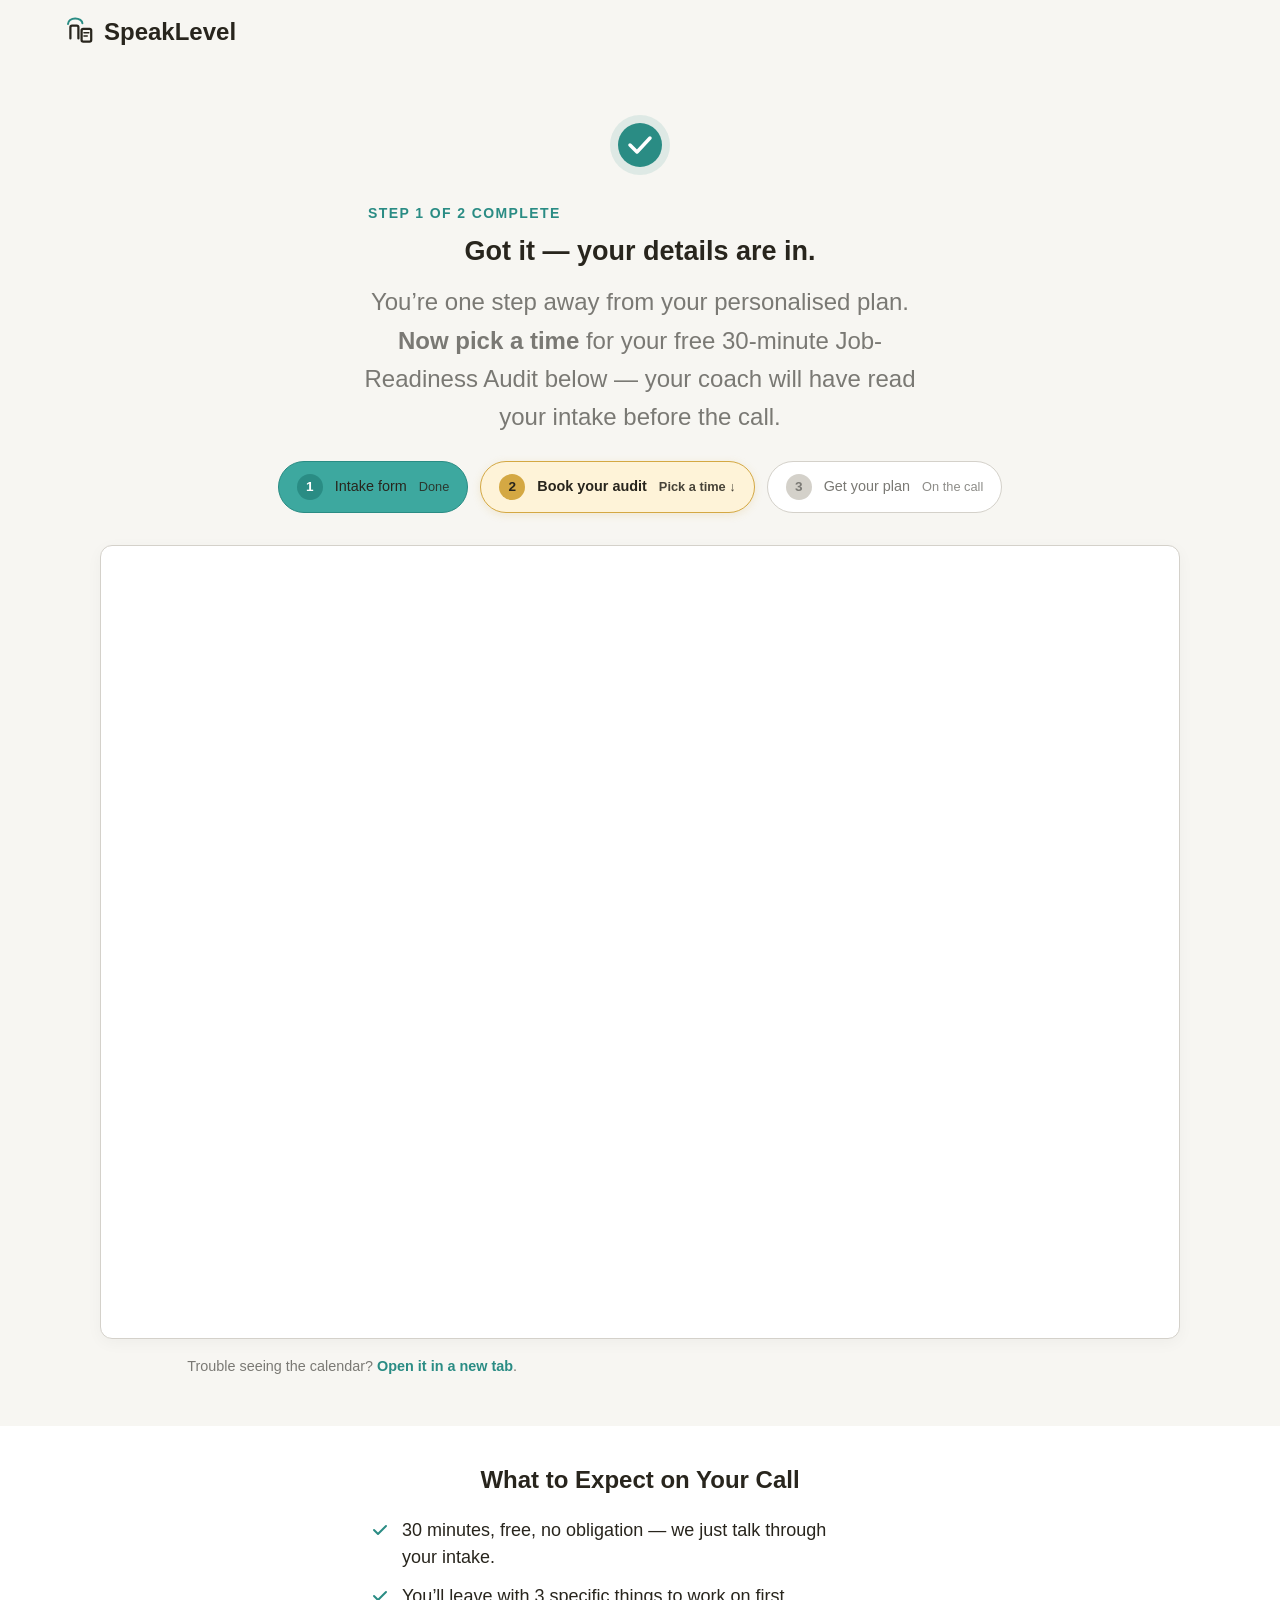
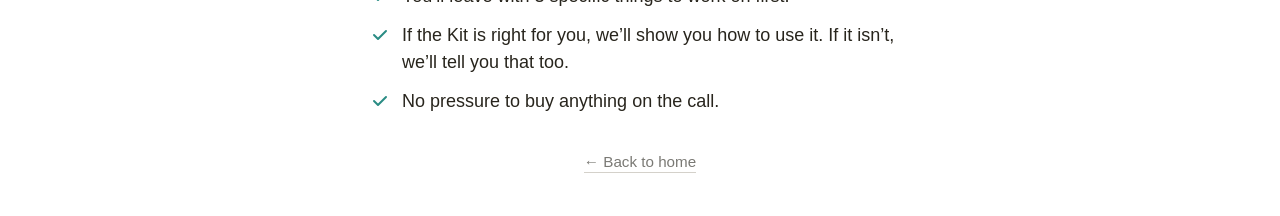
==== intake-thanks.html @ ccb88ad9 "Baseline: current live speaklevel.com.au files (28 Apr 2026) Copied unchanged from cPanel public_htm" ====
<!DOCTYPE html>
<html lang="en">
<head>
  <meta charset="UTF-8">
  <meta name="viewport" content="width=device-width, initial-scale=1.0">
  <title>Thanks — Now Book Your Free Job-Readiness Audit | SpeakLevel</title>
  <meta name="description" content="Your intake is in. Book your free 30-minute Job-Readiness Audit and walk away with a personalised plan.">
  <link rel="stylesheet" href="https://api.fontshare.com/v2/css?f[]=cabinet-grotesk@500,700,800&f[]=satoshi@400,500,700&display=swap">
  <link rel="stylesheet" href="./style.css">
</head>
<body>

  <nav class="site-nav" aria-label="Main navigation">
    <div class="nav-inner">
      <a href="./index.html" class="nav-logo" aria-label="SpeakLevel home">
        <svg width="32" height="32" viewBox="0 0 40 40" fill="none" aria-hidden="true">
          <path d="M8 28V14a2 2 0 012-2h6a2 2 0 012 2v14" stroke="currentColor" stroke-width="2.8" stroke-linecap="round" stroke-linejoin="round" fill="none"/>
          <path d="M5 10C5 6 9 3 14 3s9 3 9 6" stroke="var(--color-primary)" stroke-width="2.5" stroke-linecap="round" fill="none"/>
          <rect x="22" y="16" width="12" height="16" rx="2" stroke="currentColor" stroke-width="2.8" fill="none"/>
          <line x1="25" y1="21" x2="31" y2="21" stroke="currentColor" stroke-width="2" stroke-linecap="round"/>
          <line x1="25" y1="25" x2="29" y2="25" stroke="currentColor" stroke-width="2" stroke-linecap="round"/>
        </svg>
        <span>SpeakLevel</span>
      </a>
    </div>
  </nav>

  <main>

    <!-- Confirmation banner -->
    <section class="thanks-hero section-padding" style="padding-bottom: var(--space-8)">
      <div class="container container--narrow" style="text-align:center">
        <div class="thanks-check" aria-hidden="true">
          <svg width="64" height="64" viewBox="0 0 64 64" fill="none">
            <circle cx="32" cy="32" r="30" fill="var(--color-primary)" opacity="0.12"/>
            <circle cx="32" cy="32" r="22" fill="var(--color-primary)"/>
            <path d="M22 32l7 7 13-14" stroke="#ffffff" stroke-width="3.5" stroke-linecap="round" stroke-linejoin="round" fill="none"/>
          </svg>
        </div>
        <p class="eyebrow" style="margin-top: var(--space-4)">Step 1 of 2 Complete</p>
        <h1 style="margin: var(--space-3) 0 var(--space-4)">Got it &mdash; your details are in.</h1>
        <p style="font-size: var(--text-lg); max-width: 580px; margin: 0 auto var(--space-6); color: var(--color-text-muted)">
          You&rsquo;re one step away from your personalised plan. <strong>Now pick a time</strong> for your free 30-minute Job-Readiness Audit below &mdash; your coach will have read your intake before the call.
        </p>

        <div class="thanks-steps" role="list">
          <div class="thanks-step thanks-step--done" role="listitem">
            <span class="thanks-step-num">1</span>
            <span class="thanks-step-label">Intake form</span>
            <span class="thanks-step-status">Done</span>
          </div>
          <div class="thanks-step thanks-step--active" role="listitem">
            <span class="thanks-step-num">2</span>
            <span class="thanks-step-label">Book your audit</span>
            <span class="thanks-step-status">Pick a time &darr;</span>
          </div>
          <div class="thanks-step" role="listitem">
            <span class="thanks-step-num">3</span>
            <span class="thanks-step-label">Get your plan</span>
            <span class="thanks-step-status">On the call</span>
          </div>
        </div>
      </div>
    </section>

    <!-- Calendly embed -->
    <section class="thanks-calendly" style="padding: 0 var(--space-4) var(--space-12)">
      <div class="container">
        <div class="calendly-wrap">
          <!-- Calendly inline widget -->
          <div class="calendly-inline-widget"
               data-url="https://calendly.com/hello-speaklevel/job-readiness-audit?hide_gdpr_banner=1&primary_color=01696f"
               style="min-width:320px;height:760px;"></div>
          <script type="text/javascript" src="https://assets.calendly.com/assets/external/widget.js" async></script>

          <!-- Listen for the Calendly "event_scheduled" message and redirect home with a celebratory flag -->
          <script>
            (function () {
              function isCalendlyEvent(e) {
                return e && e.data && typeof e.data === 'object' &&
                       e.data.event && e.data.event.indexOf('calendly.') === 0;
              }
              window.addEventListener('message', function (e) {
                if (!isCalendlyEvent(e)) return;
                if (e.data.event === 'calendly.event_scheduled') {
                  // Send the user home with a flag so we can show a "You're booked" banner
                  setTimeout(function () {
                    window.location.href = './index.html?booked=1';
                  }, 1200);
                }
              });
            })();
          </script>

          <!-- Fallback for users with JS off / blockers -->
          <noscript>
            <p style="text-align:center; padding: var(--space-6); background: var(--color-surface); border-radius: var(--radius-lg); border: 1px solid var(--color-border)">
              Calendar didn&rsquo;t load? <a href="https://calendly.com/hello-speaklevel/job-readiness-audit" target="_blank" rel="noopener">Book your audit on Calendly</a>.
            </p>
          </noscript>
        </div>

        <p class="thanks-fallback">
          Trouble seeing the calendar? <a href="https://calendly.com/hello-speaklevel/job-readiness-audit" target="_blank" rel="noopener noreferrer">Open it in a new tab</a>.
        </p>
      </div>
    </section>

    <!-- What to expect -->
    <section class="thanks-expect section-padding" style="background: var(--color-surface); padding-top: var(--space-10); padding-bottom: var(--space-10)">
      <div class="container container--narrow">
        <h2 style="text-align:center; margin-bottom: var(--space-6); font-size: 1.5rem">What to Expect on Your Call</h2>
        <ul class="check-list" role="list" style="max-width: 540px; margin: 0 auto">
          <li>30 minutes, free, no obligation &mdash; we just talk through your intake.</li>
          <li>You&rsquo;ll leave with 3 specific things to work on first.</li>
          <li>If the Kit is right for you, we&rsquo;ll show you how to use it. If it isn&rsquo;t, we&rsquo;ll tell you that too.</li>
          <li>No pressure to buy anything on the call.</li>
        </ul>

        <div style="text-align:center; margin-top: var(--space-8)">
          <a href="./index.html" class="thanks-back-link">&larr; Back to home</a>
        </div>
      </div>
    </section>

  </main>

  <script src="./app.js" defer></script>
</body>
</html>
---- style.css ----
/* =============================================
   SPEAKLEVEL — style.css
   ============================================= */

/* ----- 1. DESIGN TOKENS ----- */
:root {
  /* Type scale */
  --text-xs: clamp(0.75rem, 0.7rem + 0.25vw, 0.875rem);
  --text-sm: clamp(0.875rem, 0.8rem + 0.35vw, 1rem);
  --text-base: clamp(1rem, 0.95rem + 0.25vw, 1.125rem);
  --text-lg: clamp(1.125rem, 1rem + 0.75vw, 1.5rem);
  --text-xl: clamp(1.5rem, 1.2rem + 1.25vw, 2.25rem);
  --text-2xl: clamp(2rem, 1.2rem + 2.5vw, 3.5rem);
  --text-3xl: clamp(2.5rem, 1rem + 4vw, 5rem);

  /* Spacing (4px base) */
  --space-1: 0.25rem;
  --space-2: 0.5rem;
  --space-3: 0.75rem;
  --space-4: 1rem;
  --space-5: 1.25rem;
  --space-6: 1.5rem;
  --space-8: 2rem;
  --space-10: 2.5rem;
  --space-12: 3rem;
  --space-16: 4rem;
  --space-20: 5rem;
  --space-24: 6rem;
  --space-32: 8rem;

  /* Fonts */
  --font-display: 'Cabinet Grotesk', 'Inter', sans-serif;
  --font-body: 'Satoshi', 'Inter', sans-serif;

  /* Radius */
  --radius-sm: 0.375rem;
  --radius-md: 0.5rem;
  --radius-lg: 0.75rem;
  --radius-xl: 1rem;
  --radius-full: 9999px;

  /* Transitions */
  --transition-interactive: 180ms cubic-bezier(0.16, 1, 0.3, 1);
  --transition-smooth: 350ms cubic-bezier(0.16, 1, 0.3, 1);

  /* Content widths */
  --content-narrow: 640px;
  --content-default: 960px;
  --content-wide: 1200px;
}

/* ----- LIGHT MODE TOKENS ----- */
:root,
[data-theme="light"] {
  --color-bg: #F7F6F2;
  --color-surface: #FFFFFF;
  --color-surface-alt: #F7F6F2;
  --color-teal-wash: #E6F2F0;
  --color-teal-wash-deep: #CCDEDA;
  --color-text: #28251D;
  --color-text-muted: #7A7974;
  --color-text-inverse: #FFFFFF;
  --color-primary: #2A8C84;
  --color-primary-light: #3DA89F;
  --color-primary-hover: #237a73;
  --color-amber: #D4A843;
  --color-amber-hover: #bf962f;
  --color-amber-light: #FEF3D8;
  --color-border: #D4D1CA;
  --color-footer-bg: #28251D;
  --color-footer-text: #E8E7E4;
  --color-footer-muted: #9A9891;

  --shadow-sm: 0 1px 3px rgba(40, 37, 29, 0.06);
  --shadow-md: 0 4px 12px rgba(40, 37, 29, 0.08);
  --shadow-lg: 0 12px 32px rgba(40, 37, 29, 0.12);
  --shadow-card: 0 2px 8px rgba(40, 37, 29, 0.06);
  --shadow-card-hover: 0 8px 24px rgba(40, 37, 29, 0.1);
}

/* ----- 2. DARK MODE TOKEN OVERRIDES ----- */
[data-theme="dark"] {
  --color-bg: #171614;
  --color-surface: #1C1B19;
  --color-surface-alt: #1C1B19;
  --color-teal-wash: #1a2625;
  --color-teal-wash-deep: #1e2d2b;
  --color-text: #CDCCCA;
  --color-text-muted: #797876;
  --color-text-inverse: #171614;
  --color-primary: #4FA8A3;
  --color-primary-light: #5fbdb7;
  --color-primary-hover: #3d9690;
  --color-amber: #E8AF34;
  --color-amber-hover: #d49e26;
  --color-amber-light: #2d2618;
  --color-border: #393836;
  --color-footer-bg: #111110;
  --color-footer-text: #CDCCCA;
  --color-footer-muted: #5a5957;

  --shadow-sm: 0 1px 3px rgba(0, 0, 0, 0.2);
  --shadow-md: 0 4px 12px rgba(0, 0, 0, 0.3);
  --shadow-lg: 0 12px 32px rgba(0, 0, 0, 0.4);
  --shadow-card: 0 2px 8px rgba(0, 0, 0, 0.2);
  --shadow-card-hover: 0 8px 24px rgba(0, 0, 0, 0.35);
}

/* ----- 3. SYSTEM PREFERENCE FALLBACK ----- */
@media (prefers-color-scheme: dark) {
  :root:not([data-theme]) {
    --color-bg: #171614;
    --color-surface: #1C1B19;
    --color-surface-alt: #1C1B19;
    --color-teal-wash: #1a2625;
    --color-teal-wash-deep: #1e2d2b;
    --color-text: #CDCCCA;
    --color-text-muted: #797876;
    --color-text-inverse: #171614;
    --color-primary: #4FA8A3;
    --color-primary-light: #5fbdb7;
    --color-primary-hover: #3d9690;
    --color-amber: #E8AF34;
    --color-amber-hover: #d49e26;
    --color-amber-light: #2d2618;
    --color-border: #393836;
    --color-footer-bg: #111110;
    --color-footer-text: #CDCCCA;
    --color-footer-muted: #5a5957;

    --shadow-sm: 0 1px 3px rgba(0, 0, 0, 0.2);
    --shadow-md: 0 4px 12px rgba(0, 0, 0, 0.3);
    --shadow-lg: 0 12px 32px rgba(0, 0, 0, 0.4);
    --shadow-card: 0 2px 8px rgba(0, 0, 0, 0.2);
    --shadow-card-hover: 0 8px 24px rgba(0, 0, 0, 0.35);
  }
}

/* ----- 4. BASE RESET ----- */
*, *::before, *::after {
  box-sizing: border-box;
  margin: 0;
  padding: 0;
}

html {
  -moz-text-size-adjust: none;
  -webkit-text-size-adjust: none;
  text-size-adjust: none;
  -webkit-font-smoothing: antialiased;
  -moz-osx-font-smoothing: grayscale;
  text-rendering: optimizeLegibility;
  scroll-behavior: smooth;
  hanging-punctuation: first last;
  scroll-padding-top: 5rem;
}

body {
  min-height: 100dvh;
  line-height: 1.6;
  font-family: var(--font-body);
  font-size: var(--text-base);
  color: var(--color-text);
  background-color: var(--color-bg);
}

img, picture, video, canvas, svg { display: block; max-width: 100%; height: auto; }
ul[role="list"], ol[role="list"] { list-style: none; }
input, button, textarea, select { font: inherit; color: inherit; }

h1, h2, h3, h4, h5, h6 {
  text-wrap: balance;
  line-height: 1.15;
  font-family: var(--font-display);
}

p, li, figcaption {
  text-wrap: pretty;
  max-width: 72ch;
}

::selection {
  background: rgba(42, 140, 132, 0.2);
  color: var(--color-text);
}

:focus-visible {
  outline: 2px solid var(--color-primary);
  outline-offset: 3px;
  border-radius: var(--radius-sm);
}

@media (prefers-reduced-motion: reduce) {
  *, *::before, *::after {
    animation-duration: 0.01ms !important;
    animation-iteration-count: 1 !important;
    transition-duration: 0.01ms !important;
    scroll-behavior: auto !important;
  }
}

button { cursor: pointer; background: none; border: none; }
a { color: var(--color-primary); text-decoration: none; }
a:hover { text-decoration: underline; }

a, button, [role="button"], [role="link"], input, textarea, select {
  transition:
    color var(--transition-interactive),
    background var(--transition-interactive),
    border-color var(--transition-interactive),
    box-shadow var(--transition-interactive),
    transform var(--transition-interactive);
}

.sr-only {
  position: absolute; width: 1px; height: 1px; padding: 0; margin: -1px;
  overflow: hidden; clip: rect(0,0,0,0); white-space: nowrap; border-width: 0;
}

/* ----- 5. TYPOGRAPHY ----- */
.font-display { font-family: var(--font-display); }
.font-body { font-family: var(--font-body); }
.text-xs { font-size: var(--text-xs); }
.text-sm { font-size: var(--text-sm); }
.text-base { font-size: var(--text-base); }
.text-lg { font-size: var(--text-lg); }
.text-xl { font-size: var(--text-xl); }
.text-2xl { font-size: var(--text-2xl); }
.text-3xl { font-size: var(--text-3xl); }
.fw-400 { font-weight: 400; }
.fw-500 { font-weight: 500; }
.fw-700 { font-weight: 700; }
.fw-800 { font-weight: 800; }
.text-muted { color: var(--color-text-muted); }
.text-center { text-align: center; }

/* ----- 6. LAYOUT UTILITIES ----- */
.container {
  width: 100%;
  max-width: var(--content-wide);
  margin-inline: auto;
  padding-inline: var(--space-6);
}

.container--narrow {
  max-width: var(--content-default);
}

.section-padding {
  padding-block: clamp(var(--space-12), 6vw, var(--space-24));
}

.flex { display: flex; }
.flex-col { flex-direction: column; }
.items-center { align-items: center; }
.justify-center { justify-content: center; }
.justify-between { justify-content: space-between; }
.gap-2 { gap: var(--space-2); }
.gap-3 { gap: var(--space-3); }
.gap-4 { gap: var(--space-4); }
.gap-6 { gap: var(--space-6); }
.gap-8 { gap: var(--space-8); }

.grid-2 {
  display: grid;
  grid-template-columns: 1fr 1fr;
  gap: var(--space-8);
}

.grid-3 {
  display: grid;
  grid-template-columns: repeat(3, 1fr);
  gap: var(--space-6);
}

/* ----- 7. COMPONENTS ----- */

/* --- Nav --- */
.site-nav {
  position: sticky;
  top: 0;
  z-index: 100;
  background: var(--color-bg);
  border-bottom: 1px solid transparent;
  transition: border-color 0.3s, background 0.3s, box-shadow 0.3s;
}

.site-nav.scrolled {
  border-bottom-color: var(--color-border);
  box-shadow: var(--shadow-sm);
  background: color-mix(in srgb, var(--color-bg) 92%, transparent);
  backdrop-filter: blur(12px);
  -webkit-backdrop-filter: blur(12px);
}

.nav-inner {
  display: flex;
  align-items: center;
  justify-content: space-between;
  height: 4rem;
  max-width: var(--content-wide);
  margin-inline: auto;
  padding-inline: var(--space-6);
}

.nav-logo {
  display: flex;
  align-items: center;
  gap: var(--space-2);
  text-decoration: none;
  color: var(--color-text);
  font-family: var(--font-display);
  font-weight: 700;
  font-size: var(--text-lg);
}

.nav-logo:hover { text-decoration: none; }

.nav-logo svg { flex-shrink: 0; }

.nav-links {
  display: flex;
  align-items: center;
  gap: var(--space-6);
  list-style: none;
}

.nav-links a {
  font-size: var(--text-sm);
  font-weight: 500;
  color: var(--color-text-muted);
  text-decoration: none;
  transition: color var(--transition-interactive);
}

.nav-links a:hover {
  color: var(--color-text);
  text-decoration: none;
}

.nav-right {
  display: flex;
  align-items: center;
  gap: var(--space-4);
}

.theme-toggle {
  display: flex;
  align-items: center;
  justify-content: center;
  width: 2.25rem;
  height: 2.25rem;
  border-radius: var(--radius-md);
  color: var(--color-text-muted);
  cursor: pointer;
  border: 1px solid var(--color-border);
  background: transparent;
}

.theme-toggle:hover {
  color: var(--color-text);
  border-color: var(--color-text-muted);
}

.hamburger {
  display: none;
  flex-direction: column;
  gap: 5px;
  width: 2.25rem;
  height: 2.25rem;
  align-items: center;
  justify-content: center;
  background: none;
  border: none;
  cursor: pointer;
  padding: 0;
}

.hamburger span {
  display: block;
  width: 20px;
  height: 2px;
  background: var(--color-text);
  border-radius: 2px;
  transition: transform 0.3s, opacity 0.3s;
}

.hamburger.active span:nth-child(1) { transform: translateY(7px) rotate(45deg); }
.hamburger.active span:nth-child(2) { opacity: 0; }
.hamburger.active span:nth-child(3) { transform: translateY(-7px) rotate(-45deg); }

.mobile-menu {
  display: none;
  position: fixed;
  top: 4rem;
  left: 0;
  right: 0;
  bottom: 0;
  background: var(--color-bg);
  z-index: 99;
  padding: var(--space-8) var(--space-6);
  flex-direction: column;
  gap: var(--space-6);
}

.mobile-menu.open { display: flex; }

.mobile-menu a {
  font-family: var(--font-display);
  font-size: var(--text-lg);
  font-weight: 500;
  color: var(--color-text);
  text-decoration: none;
  padding: var(--space-3) 0;
  border-bottom: 1px solid var(--color-border);
}

.mobile-menu a:hover { color: var(--color-primary); text-decoration: none; }

/* --- Buttons --- */
.btn {
  display: inline-flex;
  align-items: center;
  justify-content: center;
  gap: var(--space-2);
  font-family: var(--font-body);
  font-weight: 600;
  font-size: var(--text-sm);
  padding: var(--space-3) var(--space-6);
  border-radius: var(--radius-md);
  text-decoration: none;
  cursor: pointer;
  border: 2px solid transparent;
  line-height: 1.4;
  white-space: nowrap;
  transition: all var(--transition-interactive);
}

.btn:hover { text-decoration: none; transform: translateY(-1px); }

.btn--primary {
  background: var(--color-primary);
  color: #fff;
  border-color: var(--color-primary);
}
.btn--primary:hover {
  background: var(--color-primary-hover);
  border-color: var(--color-primary-hover);
}

.btn--amber {
  background: var(--color-amber);
  color: #28251D;
  border-color: var(--color-amber);
}
.btn--amber:hover {
  background: var(--color-amber-hover);
  border-color: var(--color-amber-hover);
}

.btn--outline {
  background: transparent;
  color: var(--color-primary);
  border-color: var(--color-primary);
}
.btn--outline:hover {
  background: var(--color-primary);
  color: #fff;
}

.btn--lg {
  font-size: var(--text-base);
  padding: var(--space-4) var(--space-8);
  border-radius: var(--radius-lg);
}

.btn--full { width: 100%; }

.btn--nav {
  font-size: var(--text-sm);
  padding: var(--space-2) var(--space-5);
}

/* --- Cards --- */
.card {
  background: var(--color-surface);
  border: 1px solid var(--color-border);
  border-radius: var(--radius-lg);
  padding: var(--space-8);
  box-shadow: var(--shadow-card);
  transition: box-shadow var(--transition-smooth), transform var(--transition-smooth);
}

.card:hover {
  box-shadow: var(--shadow-card-hover);
}

.card--teal-border {
  border-top: 4px solid var(--color-primary);
}

.card--amber-border {
  border-top: 4px solid var(--color-amber);
}

.card--teal-left {
  border-left: 4px solid var(--color-primary);
  border-top: none;
}

.card--featured {
  border: 2px solid var(--color-primary);
  box-shadow: var(--shadow-md);
  transform: scale(1.02);
}

.card--featured:hover {
  transform: scale(1.03);
}

/* --- Chips / Badges --- */
.chip {
  display: inline-flex;
  align-items: center;
  font-family: var(--font-body);
  font-size: var(--text-xs);
  font-weight: 700;
  letter-spacing: 0.05em;
  text-transform: uppercase;
  padding: var(--space-1) var(--space-3);
  border-radius: var(--radius-full);
  line-height: 1.5;
}

.chip--teal {
  background: var(--color-primary);
  color: #fff;
}

.chip--amber {
  background: var(--color-amber);
  color: #fff;
}

.chip--free {
  background: var(--color-teal-wash);
  color: var(--color-primary);
}

.stat-pill {
  display: inline-flex;
  align-items: center;
  font-size: var(--text-sm);
  font-weight: 500;
  padding: var(--space-2) var(--space-4);
  border-radius: var(--radius-full);
  background: var(--color-amber);
  color: #28251D;
  line-height: 1.4;
}

/* Teal-wash variant — no amber, clean teal card style matching image 5 */
.stat-pill--teal {
  background: var(--color-teal-wash);
  color: var(--color-text);
  border-radius: var(--radius-md);
  padding: var(--space-3) var(--space-5);
  font-weight: 500;
  display: block;
  border-left: 3px solid var(--color-primary);
}

/* --- Check lists --- */
.check-list {
  list-style: none;
  display: flex;
  flex-direction: column;
  gap: var(--space-3);
}

.check-list li {
  display: flex;
  align-items: flex-start;
  gap: var(--space-3);
  font-size: var(--text-base);
  line-height: 1.5;
}

.check-list li::before {
  content: '';
  flex-shrink: 0;
  width: 1.25rem;
  height: 1.25rem;
  margin-top: 0.15rem;
  background: var(--color-primary);
  -webkit-mask: url("data:image/svg+xml,%3Csvg xmlns='http://www.w3.org/2000/svg' viewBox='0 0 20 20' fill='currentColor'%3E%3Cpath fill-rule='evenodd' d='M16.707 5.293a1 1 0 010 1.414l-8 8a1 1 0 01-1.414 0l-4-4a1 1 0 011.414-1.414L8 12.586l7.293-7.293a1 1 0 011.414 0z' clip-rule='evenodd'/%3E%3C/svg%3E") center / contain no-repeat;
  mask: url("data:image/svg+xml,%3Csvg xmlns='http://www.w3.org/2000/svg' viewBox='0 0 20 20' fill='currentColor'%3E%3Cpath fill-rule='evenodd' d='M16.707 5.293a1 1 0 010 1.414l-8 8a1 1 0 01-1.414 0l-4-4a1 1 0 011.414-1.414L8 12.586l7.293-7.293a1 1 0 011.414 0z' clip-rule='evenodd'/%3E%3C/svg%3E") center / contain no-repeat;
}

.check-list--amber li::before {
  background: var(--color-amber);
}

.check-list--grey li::before {
  background: var(--color-text-muted);
  -webkit-mask-image: url("data:image/svg+xml,%3Csvg xmlns='http://www.w3.org/2000/svg' viewBox='0 0 20 20' fill='currentColor'%3E%3Cpath fill-rule='evenodd' d='M4.293 4.293a1 1 0 011.414 0L10 8.586l4.293-4.293a1 1 0 111.414 1.414L11.414 10l4.293 4.293a1 1 0 01-1.414 1.414L10 11.414l-4.293 4.293a1 1 0 01-1.414-1.414L8.586 10 4.293 5.707a1 1 0 010-1.414z' clip-rule='evenodd'/%3E%3C/svg%3E");
  mask-image: url("data:image/svg+xml,%3Csvg xmlns='http://www.w3.org/2000/svg' viewBox='0 0 20 20' fill='currentColor'%3E%3Cpath fill-rule='evenodd' d='M4.293 4.293a1 1 0 011.414 0L10 8.586l4.293-4.293a1 1 0 111.414 1.414L11.414 10l4.293 4.293a1 1 0 01-1.414 1.414L10 11.414l-4.293 4.293a1 1 0 01-1.414-1.414L8.586 10 4.293 5.707a1 1 0 010-1.414z' clip-rule='evenodd'/%3E%3C/svg%3E");
}

/* --- Eyebrow --- */
.eyebrow {
  font-family: var(--font-body);
  font-size: var(--text-xs);
  font-weight: 700;
  letter-spacing: 0.1em;
  text-transform: uppercase;
  color: var(--color-primary);
  margin-bottom: var(--space-3);
}

/* --- Section header --- */
.section-header {
  text-align: center;
  max-width: 640px;
  margin-inline: auto;
  margin-bottom: var(--space-12);
}

.section-header h2 {
  font-size: var(--text-xl);
  font-weight: 700;
  margin-bottom: var(--space-3);
}

.section-header p {
  font-size: var(--text-base);
  color: var(--color-text-muted);
  max-width: 60ch;
  margin-inline: auto;
}

/* --- Accordion --- */
.accordion-item {
  border-bottom: 1px solid var(--color-border);
}

.accordion-trigger {
  display: flex;
  align-items: center;
  justify-content: space-between;
  width: 100%;
  padding: var(--space-5) 0;
  font-family: var(--font-body);
  font-size: var(--text-base);
  font-weight: 600;
  color: var(--color-text);
  text-align: left;
  cursor: pointer;
  background: none;
  border: none;
}

.accordion-trigger::after {
  content: '';
  flex-shrink: 0;
  width: 1.25rem;
  height: 1.25rem;
  background: var(--color-text-muted);
  -webkit-mask: url("data:image/svg+xml,%3Csvg xmlns='http://www.w3.org/2000/svg' viewBox='0 0 20 20' fill='currentColor'%3E%3Cpath fill-rule='evenodd' d='M5.293 7.293a1 1 0 011.414 0L10 10.586l3.293-3.293a1 1 0 111.414 1.414l-4 4a1 1 0 01-1.414 0l-4-4a1 1 0 010-1.414z' clip-rule='evenodd'/%3E%3C/svg%3E") center / contain no-repeat;
  mask: url("data:image/svg+xml,%3Csvg xmlns='http://www.w3.org/2000/svg' viewBox='0 0 20 20' fill='currentColor'%3E%3Cpath fill-rule='evenodd' d='M5.293 7.293a1 1 0 011.414 0L10 10.586l3.293-3.293a1 1 0 111.414 1.414l-4 4a1 1 0 01-1.414 0l-4-4a1 1 0 010-1.414z' clip-rule='evenodd'/%3E%3C/svg%3E") center / contain no-repeat;
  transition: transform 0.3s;
}

.accordion-item.open .accordion-trigger::after {
  transform: rotate(180deg);
}

.accordion-content {
  max-height: 0;
  overflow: hidden;
  transition: max-height 0.35s ease, padding 0.35s ease;
}

.accordion-item.open .accordion-content {
  max-height: 500px;
}

.accordion-content-inner {
  padding-bottom: var(--space-5);
  color: var(--color-text-muted);
  font-size: var(--text-base);
  line-height: 1.7;
}

/* ----- 8. SECTION STYLES ----- */

/* -- Hero -- */
.hero {
  min-height: calc(100dvh - 4rem);
  display: flex;
  align-items: center;
  background: var(--color-bg);
  padding-block: var(--space-16) var(--space-12);
}

.hero-grid {
  display: grid;
  grid-template-columns: 1.5fr 1fr;
  gap: var(--space-12);
  align-items: center;
}

.hero-text h1 {
  font-size: var(--text-3xl);
  font-weight: 800;
  margin-bottom: var(--space-4);
  color: var(--color-text);
}

.hero-sub {
  font-size: var(--text-lg);
  color: var(--color-text-muted);
  margin-bottom: var(--space-6);
  max-width: 50ch;
}

.hero-ctas {
  display: flex;
  flex-wrap: wrap;
  gap: var(--space-4);
  margin-bottom: var(--space-4);
}

.hero-small {
  font-size: var(--text-sm);
  color: var(--color-text-muted);
}

.hero-small a { color: var(--color-primary); text-decoration: underline; }

/* Hero gauge card — replaces static score-card-visual */
.hero-gauge-card {
  background: var(--color-surface);
  border-top: 4px solid var(--color-primary);
  border-radius: var(--radius-xl);
  padding: var(--space-8) var(--space-6);
  box-shadow: var(--shadow-lg);
  max-width: 320px;
  margin-left: auto;
  display: flex;
  flex-direction: column;
  align-items: center;
  text-align: center;
}

.hero-gauge-label {
  font-size: var(--text-sm);
  color: var(--color-text-muted);
  font-weight: 500;
  margin-bottom: var(--space-3);
  letter-spacing: 0.03em;
  text-transform: uppercase;
}

.hero-gauge {
  position: relative;
  width: 160px;
  height: 160px;
  margin-bottom: var(--space-4);
}

.hero-gauge-svg {
  width: 100%;
  height: 100%;
}

.hero-gauge-arc {
  transition: stroke-dashoffset 1.4s cubic-bezier(0.16, 1, 0.3, 1);
}

.hero-gauge-center {
  position: absolute;
  inset: 0;
  display: flex;
  flex-direction: column;
  align-items: center;
  justify-content: center;
  pointer-events: none;
}

.hero-gauge-score {
  font-family: var(--font-display);
  font-size: 2.25rem;
  font-weight: 800;
  color: var(--color-text);
  line-height: 1;
}

.hero-gauge-out-of {
  font-size: var(--text-sm);
  color: var(--color-text-muted);
  font-weight: 500;
  margin-top: 2px;
}

.hero-gauge-badge {
  margin-bottom: var(--space-2);
}

.hero-gauge-sublabel {
  font-size: var(--text-sm);
  color: var(--color-primary);
  font-weight: 600;
  margin-bottom: var(--space-4);
}

/* Level dots */
.hero-gauge-dots {
  display: flex;
  gap: var(--space-2);
  align-items: center;
  margin-bottom: var(--space-4);
}

.hero-gauge-dot {
  width: 10px;
  height: 10px;
  border-radius: 50%;
  display: inline-block;
  opacity: 0.35;
  transition: opacity 0.2s;
}

.hero-gauge-dot.active {
  opacity: 1;
  transform: scale(1.25);
}

.hero-gauge-dot--grey  { background: var(--color-text-muted); }
.hero-gauge-dot--amber { background: var(--color-amber); }
.hero-gauge-dot--teal  { background: var(--color-primary); }

.hero-gauge-prompt {
  font-size: var(--text-xs);
  color: var(--color-text-muted);
  font-style: italic;
}

/* Keep progress bar styles in case used elsewhere */
.progress-bar-bg {
  width: 100%;
  height: 8px;
  background: var(--color-border);
  border-radius: var(--radius-full);
  overflow: hidden;
  margin-bottom: var(--space-3);
}

.progress-bar-fill {
  height: 100%;
  width: 72%;
  background: var(--color-primary);
  border-radius: var(--radius-full);
  transition: width 1s ease;
}

/* -- Choose Your Path -- */
.choose-path {
  background: var(--color-surface);
}

.choose-path .grid-2 {
  align-items: stretch;
}

.path-card {
  display: flex;
  flex-direction: column;
}

.path-card .card-body {
  flex: 1;
  display: flex;
  flex-direction: column;
}

.path-card h3 {
  font-size: var(--text-lg);
  font-weight: 700;
  margin-top: var(--space-4);
  margin-bottom: var(--space-4);
}

.path-card .check-list {
  flex: 1;
  margin-bottom: var(--space-6);
}

/* -- How It Works -- */
.how-it-works {
  background: var(--color-bg);
}

.steps-grid {
  display: grid;
  grid-template-columns: repeat(3, 1fr);
  gap: var(--space-8);
  position: relative;
}

.step {
  text-align: center;
  position: relative;
  padding: var(--space-6);
}

.step-number {
  font-family: var(--font-display);
  font-size: var(--text-3xl);
  font-weight: 800;
  color: var(--color-primary);
  opacity: 0.1;
  position: absolute;
  top: 0;
  left: 50%;
  transform: translateX(-50%);
  line-height: 1;
  z-index: 0;
  pointer-events: none;
}

.step-icon {
  width: 3.5rem;
  height: 3.5rem;
  border-radius: 50%;
  background: var(--color-teal-wash);
  display: flex;
  align-items: center;
  justify-content: center;
  margin: 0 auto var(--space-4);
  position: relative;
  z-index: 1;
}

.step-icon svg {
  width: 1.5rem;
  height: 1.5rem;
  color: var(--color-primary);
}

.step h4 {
  font-size: var(--text-lg);
  font-weight: 700;
  margin-bottom: var(--space-3);
  position: relative;
  z-index: 1;
}

.step p {
  font-size: var(--text-base);
  color: var(--color-text-muted);
  max-width: 30ch;
  margin-inline: auto;
  position: relative;
  z-index: 1;
}

/* Connector lines */
.steps-grid::before,
.steps-grid::after {
  content: '';
  position: absolute;
  top: 2.75rem;
  height: 2px;
  border-top: 2px dashed var(--color-border);
  z-index: 0;
}

.steps-grid::before {
  left: calc(33.33% - 2rem);
  width: calc(33.33% - 4rem + 4rem);
  left: 20%;
  width: 25%;
}

.steps-grid::after {
  left: 55%;
  width: 25%;
}

/* -- Score Tool -- */
.score-tool {
  background: var(--color-surface);
}

.score-form {
  max-width: 480px;
  margin-inline: auto;
}

.score-input-group {
  display: flex;
  gap: var(--space-3);
}

.score-input {
  flex: 1;
  padding: var(--space-3) var(--space-4);
  border: 2px solid var(--color-border);
  border-radius: var(--radius-md);
  font-size: var(--text-base);
  background: var(--color-bg);
  color: var(--color-text);
  transition: border-color var(--transition-interactive);
}

.score-input:focus {
  outline: none;
  border-color: var(--color-primary);
  box-shadow: 0 0 0 3px rgba(42, 140, 132, 0.15);
}

.score-result {
  margin-top: var(--space-8);
  max-width: 480px;
  margin-inline: auto;
  animation: fadeIn 0.4s ease;
}

@keyframes fadeIn {
  from { opacity: 0; transform: translateY(8px); }
  to { opacity: 1; transform: translateY(0); }
}

.score-result-card {
  background: var(--color-bg);
  border: 1px solid var(--color-border);
  border-radius: var(--radius-lg);
  padding: var(--space-6);
}

.score-badge {
  display: inline-flex;
  align-items: center;
  font-size: var(--text-sm);
  font-weight: 700;
  padding: var(--space-1) var(--space-3);
  border-radius: var(--radius-full);
  margin-bottom: var(--space-3);
}

.score-badge--teal { background: var(--color-teal-wash); color: var(--color-primary); }
.score-badge--amber { background: var(--color-amber-light); color: var(--color-amber); }
.score-badge--grey { background: var(--color-border); color: var(--color-text-muted); }

.score-result-level {
  font-family: var(--font-display);
  font-size: var(--text-lg);
  font-weight: 700;
  margin-bottom: var(--space-3);
}

.score-result-desc {
  font-size: var(--text-base);
  color: var(--color-text-muted);
  margin-bottom: var(--space-6);
  line-height: 1.7;
}

.score-next-step {
  background: var(--color-primary);
  color: #fff;
  border-radius: var(--radius-lg);
  padding: var(--space-5) var(--space-6);
  text-align: center;
}

.score-next-step p {
  font-family: var(--font-display);
  font-weight: 700;
  font-size: var(--text-base);
  margin-bottom: var(--space-4);
  max-width: none;
  color: #fff;
}

.score-next-step .btn--amber {
  color: #fff;
}

.score-next-step-gentle {
  background: var(--color-teal-wash);
  color: var(--color-text);
  border-radius: var(--radius-lg);
  padding: var(--space-5) var(--space-6);
  text-align: center;
}

.score-next-step-gentle p {
  font-size: var(--text-base);
  margin-bottom: var(--space-4);
  max-width: none;
}

/* -- Score Gauge Circle -- */
.score-gauge {
  position: relative;
  width: 180px;
  height: 180px;
  margin: 0 auto var(--space-6);
}
.gauge-svg {
  width: 100%;
  height: 100%;
}
.gauge-center {
  position: absolute;
  top: 50%;
  left: 50%;
  transform: translate(-50%, -50%);
  text-align: center;
  line-height: 1;
}
.gauge-score {
  font-family: 'Cabinet Grotesk', sans-serif;
  font-weight: 800;
  font-size: var(--text-2xl);
  color: var(--color-text);
  display: block;
}
.gauge-out-of {
  font-size: var(--text-sm);
  color: var(--color-text-muted);
  display: block;
  margin-top: 2px;
}

/* -- Foundations (sub-70) -- */
.score-next-step-foundations {
  margin-top: var(--space-6);
  padding: var(--space-6);
  background: var(--color-bg);
  border-radius: var(--radius-lg);
  border: 1px solid var(--color-border);
}
.foundations-heading {
  font-family: 'Cabinet Grotesk', sans-serif;
  font-weight: 700;
  font-size: var(--text-lg);
  margin-bottom: var(--space-3);
  color: var(--color-text);
}
.free-resources-list {
  list-style: none;
  padding: 0;
  margin: var(--space-4) 0;
}
.free-resources-list li {
  padding: var(--space-2) 0;
  padding-left: var(--space-6);
  position: relative;
  font-size: var(--text-base);
  line-height: 1.6;
}
.free-resources-list li::before {
  content: '';
  position: absolute;
  left: 0;
  top: 0.75em;
  width: 10px;
  height: 10px;
  background: var(--color-primary);
  border-radius: 50%;
  opacity: 0.5;
}
.foundations-comeback {
  font-size: var(--text-base);
  margin-top: var(--space-4);
  padding: var(--space-4);
  background: var(--color-teal-wash);
  border-radius: var(--radius-md);
  line-height: 1.6;
}
.foundations-comeback a {
  color: var(--color-primary);
  font-weight: 500;
}
/* Foundations Kit CTA card */
.foundations-kit-cta {
  display: flex;
  align-items: center;
  gap: var(--space-4);
  background: var(--color-teal-wash);
  border: 1.5px solid var(--color-primary);
  border-radius: var(--radius-lg);
  padding: var(--space-4) var(--space-5);
  margin: var(--space-4) 0;
  flex-wrap: wrap;
}

.foundations-kit-badge {
  background: var(--color-primary);
  color: #fff;
  font-size: 0.65rem;
  font-weight: 700;
  letter-spacing: 0.06em;
  padding: 2px 8px;
  border-radius: var(--radius-full);
  white-space: nowrap;
  align-self: flex-start;
  margin-top: 3px;
}

.foundations-kit-text {
  flex: 1;
  min-width: 0;
}

.foundations-kit-title {
  font-weight: 700;
  font-size: var(--text-base);
  color: var(--color-text);
  margin-bottom: 2px;
}

.foundations-kit-desc {
  font-size: var(--text-sm);
  color: var(--color-text-muted);
}

.foundations-kit-btn {
  white-space: nowrap;
  flex-shrink: 0;
}

.foundations-free-label {
  font-size: var(--text-sm);
  font-weight: 600;
  color: var(--color-text-muted);
  margin-top: var(--space-4);
  margin-bottom: var(--space-2);
}

.foundations-or {
  font-size: var(--text-sm);
  color: var(--color-text-muted);
  margin-top: var(--space-4);
  margin-bottom: var(--space-3);
}

/* -- Kit Spotlight -- */
.kit-spotlight {
  background: var(--color-bg);
}

.kit-spotlight-grid {
  display: grid;
  grid-template-columns: 1.2fr 1fr;
  gap: var(--space-12);
  align-items: start;
}

.kit-text h2 {
  font-size: var(--text-2xl);
  font-weight: 800;
  margin-bottom: var(--space-3);
}

.kit-text .sub {
  font-size: var(--text-lg);
  color: var(--color-text-muted);
  margin-bottom: var(--space-6);
}

.kit-text .body-text {
  font-size: var(--text-base);
  color: var(--color-text-muted);
  margin-bottom: var(--space-6);
  line-height: 1.7;
}

.feature-row {
  display: flex;
  align-items: center;
  gap: var(--space-3);
  margin-bottom: var(--space-3);
  font-size: var(--text-base);
}

.feature-row svg {
  flex-shrink: 0;
  width: 1.25rem;
  height: 1.25rem;
  color: var(--color-primary);
}

.kit-link {
  display: inline-flex;
  align-items: center;
  gap: var(--space-2);
  font-weight: 600;
  color: var(--color-primary);
  margin-top: var(--space-4);
}

.kit-product-card {
  position: sticky;
  top: 6rem;
}

.kit-product-card .price {
  font-family: var(--font-display);
  font-size: var(--text-2xl);
  font-weight: 800;
  color: var(--color-primary);
  margin-bottom: var(--space-1);
}

.kit-product-card .price-sub {
  font-size: var(--text-xs);
  color: var(--color-amber);
  font-weight: 600;
  margin-bottom: var(--space-4);
}

.kit-product-card .divider {
  height: 1px;
  background: var(--color-border);
  margin-bottom: var(--space-4);
}

.kit-product-card .includes-label {
  font-weight: 700;
  font-size: var(--text-sm);
  margin-bottom: var(--space-3);
}

.kit-product-card .check-list {
  margin-bottom: var(--space-6);
}

.kit-product-card .secure-text {
  font-size: var(--text-xs);
  color: var(--color-text-muted);
  text-align: center;
  margin-top: var(--space-3);
}

/* -- Social Proof -- */
.social-proof {
  background: var(--color-surface);
}

.testimonials-grid {
  display: grid;
  grid-template-columns: 1fr 1fr;
  gap: var(--space-6);
  margin-bottom: var(--space-12);
}

.testimonial-card {
  padding: var(--space-6);
}

.testimonial-card blockquote {
  font-size: var(--text-base);
  font-style: italic;
  line-height: 1.7;
  margin-bottom: var(--space-4);
  max-width: none;
}

.testimonial-card cite {
  font-style: normal;
  font-size: var(--text-sm);
  font-weight: 600;
  color: var(--color-text-muted);
}

.not-sure {
  text-align: center;
}

.not-sure h3 {
  font-size: var(--text-lg);
  font-weight: 700;
  margin-bottom: var(--space-6);
}

.not-sure-grid {
  display: grid;
  grid-template-columns: 1fr 1fr;
  gap: var(--space-6);
  max-width: 700px;
  margin-inline: auto;
}

.not-sure-card {
  padding: var(--space-6);
  text-align: center;
}

.not-sure-card h4 {
  font-size: var(--text-base);
  font-weight: 700;
  margin-bottom: var(--space-2);
}

.not-sure-card p {
  font-size: var(--text-sm);
  color: var(--color-text-muted);
  margin-bottom: var(--space-4);
  max-width: none;
}

/* -- Coaching -- */
.coaching {
  background: var(--color-bg);
}

.coaching-grid {
  display: grid;
  grid-template-columns: repeat(3, 1fr);
  gap: var(--space-6);
  align-items: start;
}

.coaching-card {
  display: flex;
  flex-direction: column;
}

.coaching-card h3 {
  font-size: var(--text-lg);
  font-weight: 700;
  margin-top: var(--space-3);
  margin-bottom: var(--space-2);
}

.coaching-card .card-price {
  font-family: var(--font-display);
  font-size: var(--text-xl);
  font-weight: 800;
  color: var(--color-primary);
  margin-bottom: var(--space-1);
}

.coaching-card .card-duration {
  font-size: var(--text-sm);
  color: var(--color-text-muted);
  margin-bottom: var(--space-4);
}

.coaching-card .check-list {
  flex: 1;
  margin-bottom: var(--space-4);
}

.coaching-card .check-list li {
  font-size: var(--text-sm);
}

.coaching-card .availability {
  font-size: var(--text-xs);
  color: var(--color-text-muted);
  margin-bottom: var(--space-4);
  padding-top: var(--space-3);
  border-top: 1px solid var(--color-border);
}

/* -- Who We're For -- */
.who-for {
  background: var(--color-surface);
}

.who-for-grid {
  display: grid;
  grid-template-columns: 1fr 1fr;
  gap: var(--space-12);
}

.who-for-grid h3 {
  font-size: var(--text-base);
  font-weight: 700;
  margin-bottom: var(--space-4);
  color: var(--color-text-muted);
}

.trust-line {
  text-align: center;
  font-style: italic;
  color: var(--color-amber);
  font-size: var(--text-base);
  margin-top: var(--space-12);
}

/* -- Final CTA -- */
.final-cta {
  background: var(--color-teal-wash);
  text-align: center;
}

.final-cta h2 {
  font-size: var(--text-2xl);
  font-weight: 800;
  margin-bottom: var(--space-4);
}

.final-cta > .container > p {
  color: var(--color-text-muted);
  margin-bottom: var(--space-8);
  max-width: 50ch;
  margin-inline: auto;
}

.final-cta-buttons {
  display: flex;
  flex-wrap: wrap;
  gap: var(--space-4);
  justify-content: center;
}

/* ----- 9. KIT PAGE STYLES ----- */
.kit-hero {
  background: var(--color-teal-wash);
  text-align: center;
  padding-block: var(--space-16) var(--space-12);
}

.kit-hero h1 {
  font-size: var(--text-3xl);
  font-weight: 800;
  margin-bottom: var(--space-4);
  max-width: 18ch;
  margin-inline: auto;
}

.kit-hero .sub {
  font-size: var(--text-lg);
  color: var(--color-text-muted);
  max-width: 50ch;
  margin-inline: auto;
  margin-bottom: var(--space-6);
}

.kit-hero .below-cta {
  font-size: var(--text-sm);
  color: var(--color-text-muted);
  margin-top: var(--space-4);
}

/* Kit Who section */
.kit-who {
  background: var(--color-surface);
}

.kit-who .check-list {
  max-width: 600px;
  margin-inline: auto;
}

/* Kit What's Inside */
.kit-inside {
  background: var(--color-bg);
}

.kit-grid {
  display: grid;
  grid-template-columns: repeat(3, 1fr);
  gap: var(--space-6);
}

.kit-feature-card {
  padding: var(--space-6);
}

.kit-feature-card .icon-wrap {
  width: 2.75rem;
  height: 2.75rem;
  border-radius: var(--radius-md);
  background: var(--color-teal-wash);
  display: flex;
  align-items: center;
  justify-content: center;
  margin-bottom: var(--space-4);
}

.kit-feature-card .icon-wrap svg {
  width: 1.25rem;
  height: 1.25rem;
  color: var(--color-primary);
}

.kit-feature-card h3 {
  font-size: var(--text-base);
  font-weight: 700;
  margin-bottom: var(--space-2);
}

.kit-feature-card p {
  font-size: var(--text-sm);
  color: var(--color-text-muted);
  line-height: 1.6;
}

/* Kit Pricing */
.kit-pricing {
  background: var(--color-surface);
  text-align: center;
}

.kit-pricing .big-price {
  font-family: var(--font-display);
  font-size: var(--text-3xl);
  font-weight: 800;
  color: var(--color-primary);
  margin-bottom: var(--space-2);
}

.kit-pricing .price-desc {
  color: var(--color-text-muted);
  margin-bottom: var(--space-8);
  max-width: none;
}

.kit-pricing .btn {
  max-width: 400px;
  width: 100%;
}

.kit-pricing .secure-note {
  font-size: var(--text-xs);
  color: var(--color-text-muted);
  margin-top: var(--space-4);
}

.trust-badges {
  display: flex;
  flex-wrap: wrap;
  gap: var(--space-3);
  justify-content: center;
  margin-top: var(--space-6);
}

.trust-badge {
  font-size: var(--text-xs);
  font-weight: 600;
  padding: var(--space-2) var(--space-3);
  border-radius: var(--radius-full);
  background: var(--color-bg);
  border: 1px solid var(--color-border);
  color: var(--color-text-muted);
}

/* Kit FAQ */
.kit-faq {
  background: var(--color-bg);
}

.kit-faq .accordion {
  max-width: 700px;
  margin-inline: auto;
}

/* ----- 10. FOOTER ----- */
.site-footer {
  background: var(--color-footer-bg);
  color: var(--color-footer-text);
  padding-block: var(--space-12) var(--space-8);
}

.footer-top {
  display: flex;
  align-items: center;
  justify-content: space-between;
  margin-bottom: var(--space-8);
  padding-bottom: var(--space-8);
  border-bottom: 1px solid rgba(255, 255, 255, 0.1);
}

.footer-logo {
  display: flex;
  align-items: center;
  gap: var(--space-2);
  color: var(--color-footer-text);
  text-decoration: none;
  font-family: var(--font-display);
  font-weight: 700;
  font-size: var(--text-lg);
}

.footer-logo:hover { text-decoration: none; }

.footer-links {
  display: flex;
  gap: var(--space-6);
  list-style: none;
}

.footer-links a {
  font-size: var(--text-sm);
  color: var(--color-footer-muted);
  text-decoration: none;
}

.footer-links a:hover { color: var(--color-footer-text); text-decoration: none; }

.footer-bottom {
  display: flex;
  flex-direction: column;
  gap: var(--space-2);
}

.footer-bottom p {
  font-size: var(--text-xs);
  color: var(--color-footer-muted);
  max-width: none;
}

.footer-bottom a {
  color: var(--color-footer-muted);
  text-decoration: underline;
}

/* ----- 11. RESPONSIVE ----- */
@media (max-width: 768px) {
  .nav-links { display: none; }
  .btn--nav { display: none; }
  .hamburger { display: flex; }

  .hero {
    min-height: auto;
    padding-block: var(--space-10) var(--space-8);
  }

  .hero-grid {
    grid-template-columns: 1fr;
    gap: var(--space-8);
  }

  .hero-gauge-card {
    margin-left: 0;
    max-width: 100%;
  }

  .hero-gauge {
    width: 140px;
    height: 140px;
  }

  .hero-ctas {
    flex-direction: column;
  }

  .hero-ctas .btn { width: 100%; }

  .grid-2,
  .choose-path .grid-2,
  .testimonials-grid,
  .not-sure-grid,
  .who-for-grid {
    grid-template-columns: 1fr;
  }

  .steps-grid {
    grid-template-columns: 1fr;
    gap: var(--space-6);
  }

  .steps-grid::before,
  .steps-grid::after { display: none; }

  .kit-spotlight-grid {
    grid-template-columns: 1fr;
  }

  .kit-product-card { position: static; }

  .coaching-grid {
    grid-template-columns: 1fr;
  }

  .card--featured {
    transform: none;
  }

  .card--featured:hover {
    transform: none;
  }

  .final-cta-buttons {
    flex-direction: column;
    align-items: stretch;
  }

  .footer-top {
    flex-direction: column;
    gap: var(--space-4);
    text-align: center;
  }

  .footer-links {
    flex-wrap: wrap;
    justify-content: center;
  }

  /* Kit page responsive */
  .kit-grid {
    grid-template-columns: 1fr;
  }

  .kit-hero h1 { max-width: none; }

  .score-input-group {
    flex-direction: column;
  }
}

@media (max-width: 480px) {
  .container { padding-inline: var(--space-4); }
  .nav-inner { padding-inline: var(--space-4); }
  .card { padding: var(--space-6); }
}

/* =============================================
   INTAKE FORM PAGE
   ============================================= */
.intake-page {
  background: var(--color-bg);
}
.intake-intro {
  font-size: var(--text-base);
  color: var(--color-text-muted);
  max-width: 500px;
  margin: 0 auto var(--space-8);
}
.intake-form {
  max-width: 560px;
  margin: 0 auto;
}
.form-group {
  margin-bottom: var(--space-6);
}
.form-group label {
  display: block;
  font-weight: 500;
  font-size: var(--text-sm);
  margin-bottom: var(--space-2);
  color: var(--color-text);
}
.form-group .required {
  color: var(--color-primary);
}
.form-group input,
.form-group select,
.form-group textarea {
  width: 100%;
  padding: var(--space-3) var(--space-4);
  font-size: var(--text-base);
  font-family: 'Satoshi', sans-serif;
  color: var(--color-text);
  background: var(--color-surface);
  border: 1px solid var(--color-border);
  border-radius: var(--radius-md);
  transition: border-color var(--transition);
  -webkit-appearance: none;
  appearance: none;
}
.form-group input:focus,
.form-group select:focus,
.form-group textarea:focus {
  outline: none;
  border-color: var(--color-primary);
  box-shadow: 0 0 0 3px rgba(42,140,132,0.12);
}
.form-group input::placeholder,
.form-group textarea::placeholder {
  color: var(--color-text-faint);
}
.form-group select {
  background-image: url("data:image/svg+xml,%3Csvg xmlns='http://www.w3.org/2000/svg' width='12' height='12' viewBox='0 0 24 24' fill='none' stroke='%237A7974' stroke-width='2.5' stroke-linecap='round'%3E%3Cpolyline points='6 9 12 15 18 9'/%3E%3C/svg%3E");
  background-repeat: no-repeat;
  background-position: right var(--space-4) center;
  padding-right: var(--space-10);
}
.form-group textarea {
  resize: vertical;
  min-height: 80px;
}
.form-note {
  text-align: center;
  font-size: var(--text-xs);
  color: var(--color-text-muted);
  margin-top: var(--space-4);
}

/* ========================================
   Radio button group (intake.html Q3)
   Overrides global .form-group input rules
   ======================================== */
.form-group--radio .radio-question {
  display: block;
  margin-bottom: var(--space-3);
  font-weight: 500;
  color: var(--color-text);
}
.radio-group {
  display: flex;
  flex-direction: column;
  gap: var(--space-2);
}
.radio-option {
  display: flex;
  align-items: center;
  gap: var(--space-3);
  padding: var(--space-3) var(--space-4);
  background: var(--color-surface);
  border: 1px solid var(--color-border);
  border-radius: var(--radius-md);
  cursor: pointer;
  transition: border-color var(--transition), background var(--transition);
  font-size: var(--text-base);
  color: var(--color-text);
  margin-bottom: 0;
  font-weight: 400;
}
.radio-option:hover {
  border-color: var(--color-primary);
  background: var(--color-surface-alt, var(--color-surface));
}
/* Reset the global .form-group input rule for radios specifically */
.form-group .radio-option input[type="radio"] {
  width: 18px;
  height: 18px;
  min-width: 18px;
  padding: 0;
  margin: 0;
  border: 2px solid var(--color-border);
  border-radius: 50%;
  background: var(--color-surface);
  -webkit-appearance: none;
  appearance: none;
  cursor: pointer;
  flex-shrink: 0;
  position: relative;
  transition: border-color var(--transition);
}
.form-group .radio-option input[type="radio"]:checked {
  border-color: var(--color-primary);
}
.form-group .radio-option input[type="radio"]:checked::after {
  content: "";
  position: absolute;
  top: 50%;
  left: 50%;
  transform: translate(-50%, -50%);
  width: 10px;
  height: 10px;
  border-radius: 50%;
  background: var(--color-primary);
}
.form-group .radio-option input[type="radio"]:focus {
  outline: none;
  border-color: var(--color-primary);
  box-shadow: 0 0 0 3px rgba(42,140,132,0.12);
}
.radio-option:has(input[type="radio"]:checked) {
  border-color: var(--color-primary);
  background: rgba(42,140,132,0.04);
}

/* Radio option text stacking (title + description) */
.radio-option {
  align-items: flex-start;  /* override center align so radio circle aligns with title row */
}
.radio-text {
  display: flex;
  flex-direction: column;
  gap: var(--space-1);
  flex: 1;
}
.radio-title {
  font-weight: 500;
  color: var(--color-text);
  line-height: 1.3;
}
.radio-desc {
  font-size: var(--text-sm);
  color: var(--color-text-muted);
  line-height: 1.4;
  font-weight: 400;
}
.form-group .radio-option input[type="radio"] {
  margin-top: 2px;  /* nudge circle to align with title baseline */
}

/* =============================================
   MAU-STYLE HOMEPAGE — added 2026-04-27
   ============================================= */

/* ── Hero journey card (replaces score gauge) ── */
.hero-journey {
  display: flex;
  flex-direction: column;
  margin: var(--space-6) 0 var(--space-4);
}
.hero-journey-row {
  display: flex;
  align-items: center;
  gap: var(--space-4);
  padding: var(--space-2) 0;
}
.hero-journey-dot {
  width: 18px;
  height: 18px;
  border-radius: 50%;
  flex-shrink: 0;
  border: 2px solid var(--color-border);
  background: var(--color-surface);
}
.hero-journey-dot--current {
  background: var(--color-amber);
  border-color: var(--color-amber);
  box-shadow: 0 0 0 4px var(--color-amber-light);
}
.hero-journey-dot--mid {
  background: var(--color-primary-light);
  border-color: var(--color-primary-light);
}
.hero-journey-dot--end {
  background: var(--color-primary);
  border-color: var(--color-primary);
}
.hero-journey-line {
  width: 2px;
  height: 18px;
  background: var(--color-border);
  margin-left: 8px;
}
.hero-journey-text {
  display: flex;
  flex-direction: column;
}
.hero-journey-title {
  font-family: var(--font-display);
  font-weight: 700;
  font-size: 1rem;
  color: var(--color-text);
  line-height: 1.2;
}
.hero-journey-sub {
  font-size: 0.875rem;
  color: var(--color-text-muted);
}

/* ── Section 2: aha stat ── */
.aha-stat {
  background: var(--color-bg);
}
.aha-card {
  text-align: center;
  background: var(--color-surface);
  border: 1px solid var(--color-border);
  border-radius: var(--radius-xl);
  padding: var(--space-12) var(--space-6);
  max-width: 720px;
  margin: 0 auto;
}
.aha-big {
  font-family: var(--font-display);
  font-size: clamp(4rem, 12vw, 7rem);
  font-weight: 800;
  color: var(--color-primary);
  line-height: 1;
  margin: 0 0 var(--space-4);
}
.aha-text {
  font-size: clamp(1.125rem, 2.2vw, 1.4rem);
  line-height: 1.5;
  color: var(--color-text);
  margin: 0 auto var(--space-6);
  max-width: 580px;
}
.aha-text strong {
  color: var(--color-text);
  font-weight: 700;
}
.aha-attrib {
  font-size: 1rem;
  color: var(--color-text-muted);
  font-style: italic;
  max-width: 520px;
  margin: 0 auto;
  line-height: 1.5;
}

/* ── Section 3: industries ── */
.industries-grid {
  display: grid;
  grid-template-columns: repeat(3, 1fr);
  gap: var(--space-6);
  margin-top: var(--space-8);
}
.industry-card {
  display: flex;
  flex-direction: column;
  background: var(--color-surface);
  border: 1px solid var(--color-border);
  border-radius: var(--radius-lg);
  padding: var(--space-6);
  text-decoration: none;
  color: var(--color-text);
  transition: transform 0.2s ease, border-color 0.2s ease, box-shadow 0.2s ease;
}
.industry-card:hover {
  transform: translateY(-3px);
  border-color: var(--color-primary);
  box-shadow: 0 10px 30px -10px rgba(0,0,0,0.1);
  text-decoration: none;
}
.industry-icon {
  width: 48px;
  height: 48px;
  display: flex;
  align-items: center;
  justify-content: center;
  background: var(--color-primary-light);
  color: var(--color-text-inverse);
  border-radius: var(--radius-md);
  margin-bottom: var(--space-4);
}
.industry-icon svg { width: 24px; height: 24px; }
.industry-card h3 {
  font-size: 1.25rem;
  margin: 0 0 var(--space-2);
  line-height: 1.3;
}
.industry-card > p {
  color: var(--color-text-muted);
  font-size: 0.95rem;
  margin: 0 0 var(--space-4);
}
.industry-card .check-list {
  margin: 0 0 var(--space-5);
}
.industry-cta {
  margin-top: auto;
  font-weight: 700;
  color: var(--color-primary);
  font-size: 0.95rem;
}
.industries-other {
  text-align: center;
  margin-top: var(--space-8);
  color: var(--color-text-muted);
  font-size: 0.95rem;
}
@media (max-width: 880px) {
  .industries-grid { grid-template-columns: 1fr; }
}

/* ── Section 4: try the product ── */
.try-product {
  background: var(--color-surface);
}
.try-grid {
  display: grid;
  grid-template-columns: repeat(3, 1fr);
  gap: var(--space-5);
  margin-top: var(--space-8);
}
.try-card {
  background: var(--color-bg);
  border: 1px solid var(--color-border);
  border-radius: var(--radius-lg);
  padding: var(--space-5);
  display: flex;
  flex-direction: column;
}
.try-tag {
  display: inline-block;
  align-self: flex-start;
  background: var(--color-amber-light);
  color: var(--color-text);
  font-size: 0.75rem;
  font-weight: 700;
  letter-spacing: 0.08em;
  text-transform: uppercase;
  padding: 4px 10px;
  border-radius: var(--radius-full);
  margin-bottom: var(--space-4);
}
.try-phrase-bad,
.try-phrase-good {
  margin: 0 0 var(--space-3);
  line-height: 1.5;
  font-size: 0.95rem;
}
.try-phrase-bad {
  color: var(--color-text-muted);
  text-decoration: line-through;
  text-decoration-color: rgba(122,121,116,0.4);
}
.try-phrase-good {
  color: var(--color-text);
  font-weight: 500;
}
.try-label {
  display: inline-block;
  font-weight: 700;
  font-size: 0.8rem;
  text-transform: uppercase;
  letter-spacing: 0.05em;
  margin-right: var(--space-2);
  color: var(--color-text-muted);
}
.try-phrase-good .try-label {
  color: var(--color-primary);
}
.try-why {
  margin-top: auto;
  padding-top: var(--space-3);
  border-top: 1px solid var(--color-border);
  font-size: 0.85rem;
  color: var(--color-text-muted);
  line-height: 1.5;
}
.try-cta-row {
  text-align: center;
  margin-top: var(--space-10);
}
.try-cta-sub {
  margin-top: var(--space-3);
  color: var(--color-text-muted);
  font-size: 0.95rem;
}
@media (max-width: 880px) {
  .try-grid { grid-template-columns: 1fr; }
}

/* ── Section 5: journey ── */
.journey-grid {
  display: grid;
  grid-template-columns: repeat(3, 1fr);
  gap: var(--space-5);
  margin-top: var(--space-8);
  position: relative;
}
.journey-stage {
  background: var(--color-surface);
  border: 1px solid var(--color-border);
  border-radius: var(--radius-lg);
  padding: var(--space-6);
  position: relative;
}
.journey-stage--mid {
  border-color: var(--color-primary-light);
  background: var(--color-surface-alt, var(--color-surface));
}
.journey-stage--end {
  border-color: var(--color-primary);
  border-width: 2px;
}
.journey-stage-num {
  display: inline-block;
  font-family: var(--font-display);
  font-weight: 700;
  font-size: 0.85rem;
  letter-spacing: 0.08em;
  text-transform: uppercase;
  color: #ffffff;
  background: var(--color-primary);
  padding: 4px 12px;
  border-radius: var(--radius-full);
  margin-bottom: var(--space-4);
}
.journey-stage--end .journey-stage-num {
  background: var(--color-primary);
  color: #ffffff;
}
.journey-stage h3 {
  font-size: 1.25rem;
  margin: 0 0 var(--space-2);
  line-height: 1.3;
}
.journey-stage-mood {
  font-style: italic;
  color: var(--color-text-muted);
  margin: 0 0 var(--space-4);
}
@media (max-width: 880px) {
  .journey-grid { grid-template-columns: 1fr; }
}

/* ── Section 6: cost compare ── */
.cost-compare {
  background: var(--color-surface);
}
.cost-grid {
  display: grid;
  grid-template-columns: 1fr 1fr;
  gap: var(--space-6);
  max-width: 920px;
  margin: var(--space-8) auto 0;
}
.cost-card {
  background: var(--color-bg);
  border: 1px solid var(--color-border);
  border-radius: var(--radius-lg);
  padding: var(--space-6);
  display: flex;
  flex-direction: column;
}
.cost-card--muted {
  opacity: 0.85;
}
.cost-card--featured {
  border: 2px solid var(--color-amber);
  background: var(--color-bg);
}
.cost-card .chip {
  align-self: flex-start;
  margin-bottom: var(--space-3);
}
.cost-label {
  font-family: var(--font-display);
  font-weight: 700;
  font-size: 1.125rem;
  margin: 0 0 var(--space-4);
  color: var(--color-text);
}
.cost-list {
  list-style: none;
  padding: 0;
  margin: 0 0 var(--space-4);
}
.cost-list li {
  display: flex;
  justify-content: space-between;
  align-items: center;
  padding: var(--space-2) 0;
  border-bottom: 1px solid var(--color-border);
  font-size: 0.95rem;
}
.cost-list li:last-child { border-bottom: 0; }
.cost-amount {
  font-variant-numeric: tabular-nums;
  font-weight: 600;
  color: var(--color-text-muted);
}
.cost-check {
  color: var(--color-primary);
  font-weight: 700;
}
.cost-total {
  margin-top: auto;
  padding-top: var(--space-3);
  border-top: 1px solid var(--color-border);
  font-family: var(--font-display);
  font-weight: 700;
  font-size: 1.125rem;
  color: var(--color-text-muted);
}
.cost-total--featured {
  color: var(--color-text);
  font-size: 1.5rem;
  margin-bottom: var(--space-4);
  border-color: var(--color-amber);
}
.cost-foot {
  text-align: center;
  margin-top: var(--space-8);
  color: var(--color-text-muted);
  font-size: 0.95rem;
}
.cost-foot-card {
  margin-top: var(--space-8);
  background: var(--color-amber-light, #FBF1D6);
  border: 1.5px solid var(--color-amber);
  border-radius: var(--radius-lg);
  padding: var(--space-5) var(--space-6);
  text-align: center;
  max-width: 720px;
  margin-left: auto;
  margin-right: auto;
  box-shadow: 0 1px 2px rgba(0,0,0,0.04);
}
.cost-foot-text {
  margin: 0;
  font-size: 1.05rem;
  line-height: 1.55;
  color: var(--color-text);
}
.cost-foot-text strong {
  color: var(--color-text);
  font-weight: 700;
}
.cost-foot-text a {
  color: var(--color-primary);
  font-weight: 600;
  text-decoration: underline;
  text-underline-offset: 3px;
}
.cost-foot-text a:hover {
  color: var(--color-primary-hover);
}
@media (max-width: 720px) {
  .cost-grid { grid-template-columns: 1fr; }
}

/* ── Section 7: proof + commit ── */
.proof-commit {
  background: var(--color-bg);
}
.commit-card {
  background: var(--color-surface);
  border: 2px solid var(--color-primary);
  border-radius: var(--radius-xl);
  padding: var(--space-10) var(--space-6);
  text-align: center;
  max-width: 760px;
  margin: var(--space-12) auto 0;
}
.commit-card h3 {
  font-size: clamp(1.5rem, 3vw, 2rem);
  margin: 0 0 var(--space-4);
  line-height: 1.2;
}
.commit-card p {
  color: var(--color-text-muted);
  max-width: 580px;
  margin: 0 auto var(--space-6);
  line-height: 1.6;
}
.commit-card .final-cta-buttons {
  display: flex;
  gap: var(--space-3);
  justify-content: center;
  flex-wrap: wrap;
  margin-bottom: var(--space-4);
}
.commit-foot {
  font-size: 0.875rem;
  color: var(--color-text-muted);
  margin-top: var(--space-4);
}

/* ─────────────────────────────────────────────
   THANKS PAGE — added 2026-04-28
   Confirmation + Calendly inline
   ───────────────────────────────────────────── */
.thanks-hero {
  background: var(--color-bg);
  padding-top: var(--space-12);
}
.thanks-check {
  display: inline-flex;
  align-items: center;
  justify-content: center;
}
.thanks-steps {
  display: flex;
  justify-content: center;
  gap: var(--space-3);
  flex-wrap: wrap;
  margin-top: var(--space-6);
}
.thanks-step {
  display: flex;
  align-items: center;
  gap: var(--space-3);
  padding: 12px 18px;
  border: 1px solid var(--color-border);
  border-radius: var(--radius-full);
  background: var(--color-surface);
  font-size: 0.9rem;
  color: var(--color-text-muted);
}
.thanks-step--done {
  border-color: var(--color-primary);
  background: var(--color-primary-light, rgba(1,105,111,0.08));
  color: var(--color-text);
}
.thanks-step--done .thanks-step-num {
  background: var(--color-primary);
  color: #ffffff;
}
.thanks-step--active {
  border-color: var(--color-amber);
  background: var(--color-amber-light, #FBF1D6);
  color: var(--color-text);
  font-weight: 600;
  box-shadow: 0 2px 8px rgba(212, 168, 67, 0.18);
}
.thanks-step--active .thanks-step-num {
  background: var(--color-amber);
  color: var(--color-text);
}
.thanks-step-num {
  display: inline-flex;
  align-items: center;
  justify-content: center;
  width: 26px;
  height: 26px;
  border-radius: 50%;
  background: var(--color-border);
  color: var(--color-text-muted);
  font-weight: 700;
  font-size: 0.85rem;
  flex-shrink: 0;
}
.thanks-step-label {
  font-family: var(--font-display);
}
.thanks-step-status {
  font-size: 0.8rem;
  opacity: 0.85;
}
@media (max-width: 640px) {
  .thanks-steps { flex-direction: column; align-items: stretch; }
  .thanks-step { justify-content: flex-start; }
}

/* Calendly wrapper */
.calendly-wrap {
  background: var(--color-surface);
  border: 1px solid var(--color-border);
  border-radius: var(--radius-lg);
  padding: var(--space-4);
  box-shadow: 0 4px 16px rgba(0,0,0,0.04);
  overflow: hidden;
  max-width: 1080px;
  margin: 0 auto;
}
.calendly-inline-widget {
  width: 100%;
  border-radius: var(--radius-md);
  overflow: hidden;
}
.thanks-fallback {
  text-align: center;
  margin-top: var(--space-4);
  font-size: 0.9rem;
  color: var(--color-text-muted);
}
.thanks-fallback a {
  color: var(--color-primary);
  font-weight: 600;
}

/* Back link */
.thanks-back-link {
  color: var(--color-text-muted);
  font-size: 0.95rem;
  text-decoration: none;
  border-bottom: 1px solid var(--color-border);
  padding-bottom: 2px;
  transition: color 0.15s;
}
.thanks-back-link:hover {
  color: var(--color-primary);
  border-bottom-color: var(--color-primary);
}

@media (max-width: 720px) {
  .calendly-inline-widget { height: 680px !important; }
}

/* ─────────────────────────────────────────────
   BOOKED BANNER — added 2026-04-28
   Celebratory banner shown after Calendly booking
   ───────────────────────────────────────────── */
.booked-banner {
  background: var(--color-primary);
  color: #ffffff;
  border-bottom: 1px solid rgba(255,255,255,0.15);
  position: relative;
  z-index: 50;
  opacity: 0;
  max-height: 0;
  overflow: hidden;
  transition: opacity 0.3s ease, max-height 0.4s ease;
}
.booked-banner--visible {
  opacity: 1;
  max-height: 200px;
}
.booked-banner-inner {
  max-width: 1080px;
  margin: 0 auto;
  padding: 14px 20px;
  display: flex;
  align-items: center;
  gap: 14px;
}
.booked-banner-icon {
  display: inline-flex;
  align-items: center;
  justify-content: center;
  flex-shrink: 0;
  width: 30px;
  height: 30px;
  border-radius: 50%;
  background: rgba(255,255,255,0.18);
}
.booked-banner-text {
  margin: 0;
  flex: 1;
  font-size: 0.95rem;
  line-height: 1.45;
  color: #ffffff;
}
.booked-banner-text strong {
  color: #ffffff;
  font-weight: 700;
}
.booked-banner-close {
  background: transparent;
  border: none;
  color: #ffffff;
  font-size: 1.6rem;
  line-height: 1;
  cursor: pointer;
  padding: 0 6px;
  opacity: 0.75;
  transition: opacity 0.15s;
  flex-shrink: 0;
}
.booked-banner-close:hover {
  opacity: 1;
}
@media (max-width: 640px) {
  .booked-banner-text { font-size: 0.88rem; }
  .booked-banner-inner { padding: 12px 16px; gap: 10px; }
}
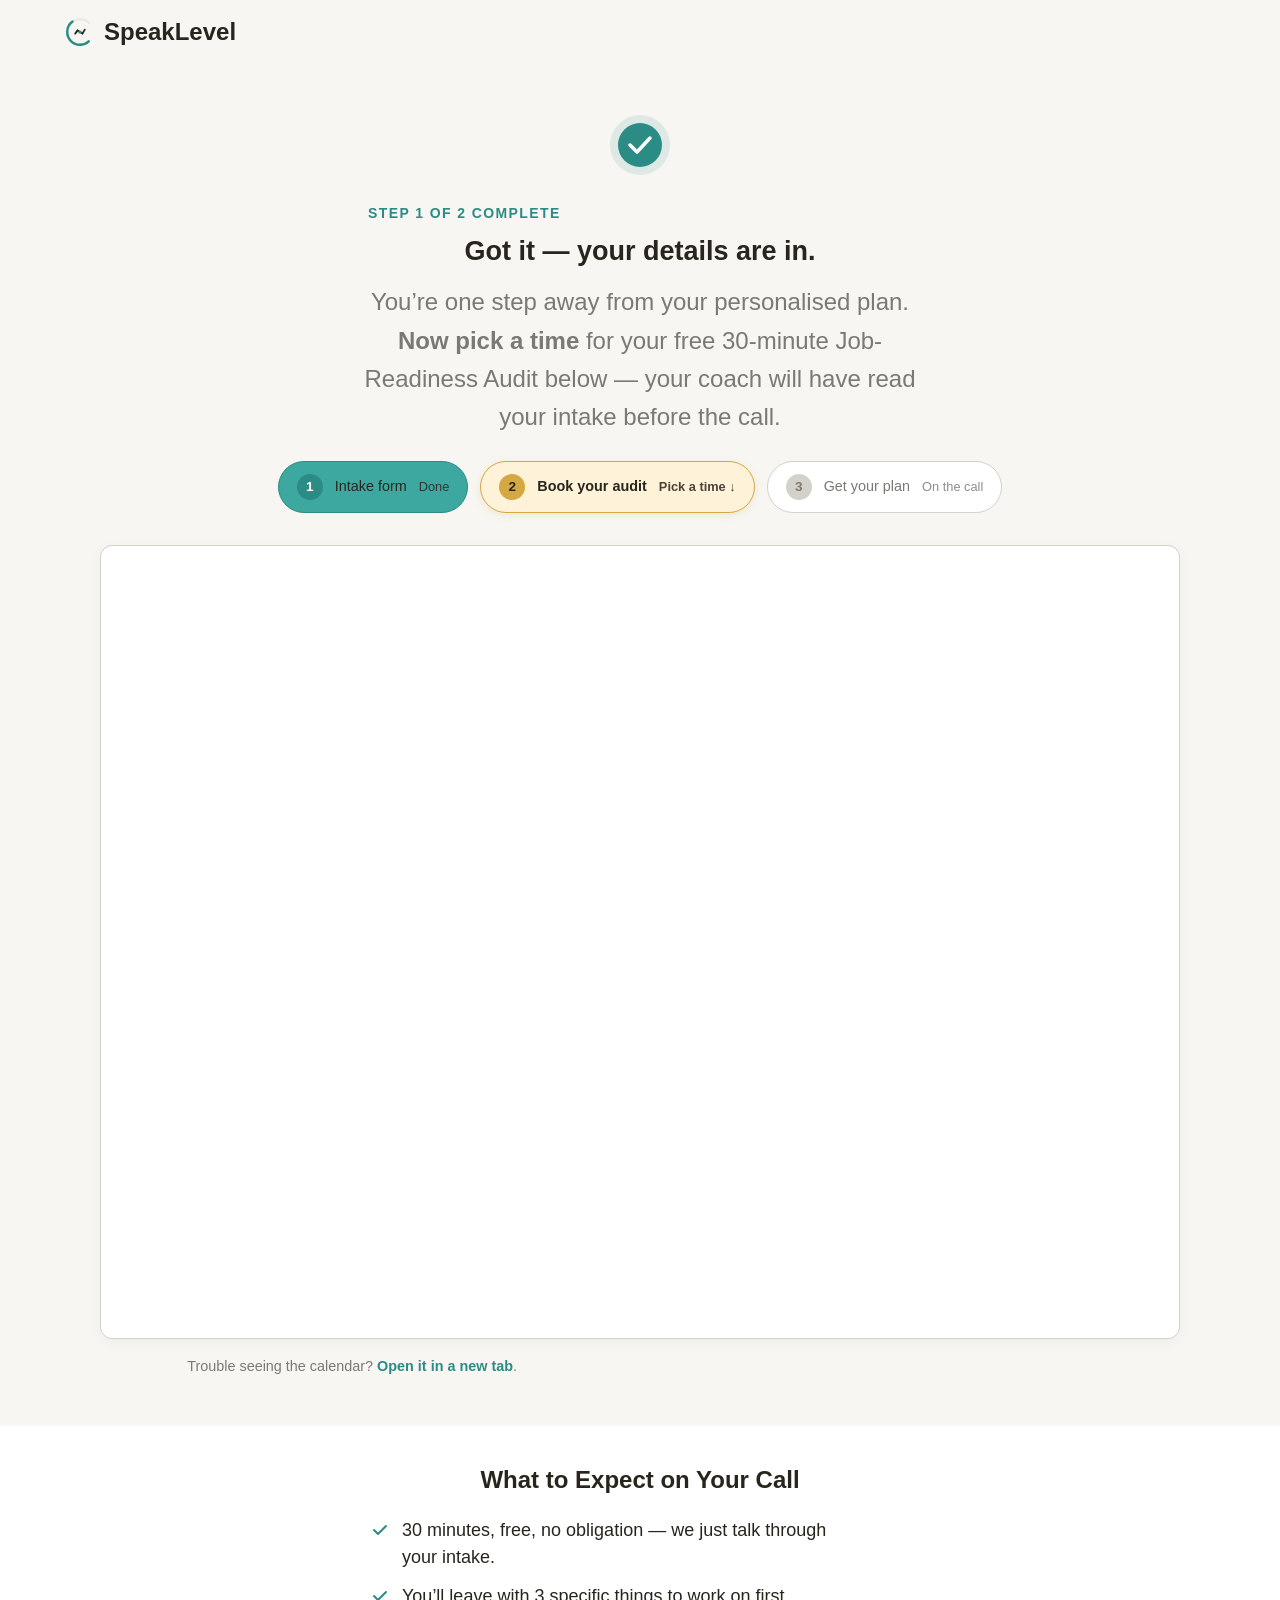
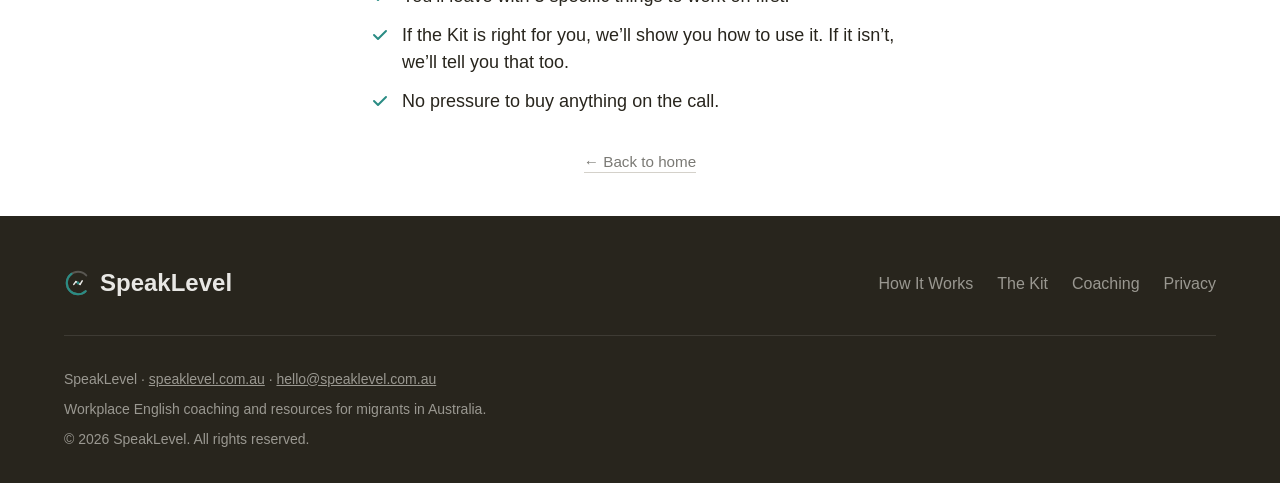
==== commit ac111b9e: "Rebuild: privacy page, form fixes, sourced stat, placeholders, meta tags - Add privacy.html (APP-ali" ====
--- a/intake-thanks.html
+++ b/intake-thanks.html
@@ -3,8 +3,29 @@
 <head>
   <meta charset="UTF-8">
   <meta name="viewport" content="width=device-width, initial-scale=1.0">
-  <title>Thanks — Now Book Your Free Job-Readiness Audit | SpeakLevel</title>
+  <title>Thanks — Now Book Your Free Audit — SpeakLevel</title>
   <meta name="description" content="Your intake is in. Book your free 30-minute Job-Readiness Audit and walk away with a personalised plan.">
+  <link rel="canonical" href="https://speaklevel.com.au/intake-thanks.html">
+  <link rel="icon" href="./favicon.svg" type="image/svg+xml">
+  <link rel="icon" href="./favicon-32.png" type="image/png" sizes="32x32">
+  <link rel="apple-touch-icon" href="./apple-touch-icon.png">
+  <meta name="theme-color" content="#2A8C84">
+  <meta name="robots" content="noindex">
+  <meta property="og:site_name" content="SpeakLevel">
+  <meta property="og:locale" content="en_AU">
+  <meta property="og:type" content="website">
+  <meta property="og:title" content="Thanks — Now Book Your Free Audit — SpeakLevel">
+  <meta property="og:description" content="Your intake is in. Book your free 30-minute Job-Readiness Audit.">
+  <meta property="og:url" content="https://speaklevel.com.au/intake-thanks.html">
+  <meta property="og:image" content="https://speaklevel.com.au/og-image.png">
+  <meta property="og:image:width" content="1200">
+  <meta property="og:image:height" content="630">
+  <meta property="og:image:alt" content="SpeakLevel — Workplace English for migrants in Australia">
+  <meta name="twitter:card" content="summary_large_image">
+  <meta name="twitter:title" content="Thanks — Now Book Your Free Audit — SpeakLevel">
+  <meta name="twitter:description" content="Your intake is in. Book your free 30-minute Job-Readiness Audit.">
+  <meta name="twitter:image" content="https://speaklevel.com.au/og-image.png">
+  <script>try{var t=localStorage.getItem("sl-theme");if(t==="dark"||t==="light")document.documentElement.setAttribute("data-theme",t)}catch(e){}</script>
   <link rel="stylesheet" href="https://api.fontshare.com/v2/css?f[]=cabinet-grotesk@500,700,800&f[]=satoshi@400,500,700&display=swap">
   <link rel="stylesheet" href="./style.css">
 </head>
@@ -14,11 +35,12 @@
     <div class="nav-inner">
       <a href="./index.html" class="nav-logo" aria-label="SpeakLevel home">
         <svg width="32" height="32" viewBox="0 0 40 40" fill="none" aria-hidden="true">
-          <path d="M8 28V14a2 2 0 012-2h6a2 2 0 012 2v14" stroke="currentColor" stroke-width="2.8" stroke-linecap="round" stroke-linejoin="round" fill="none"/>
-          <path d="M5 10C5 6 9 3 14 3s9 3 9 6" stroke="var(--color-primary)" stroke-width="2.5" stroke-linecap="round" fill="none"/>
-          <rect x="22" y="16" width="12" height="16" rx="2" stroke="currentColor" stroke-width="2.8" fill="none"/>
-          <line x1="25" y1="21" x2="31" y2="21" stroke="currentColor" stroke-width="2" stroke-linecap="round"/>
-          <line x1="25" y1="25" x2="29" y2="25" stroke="currentColor" stroke-width="2" stroke-linecap="round"/>
+          <circle cx="20" cy="20" r="16" fill="none" stroke="var(--color-border-strong,#ccc)" stroke-width="3" stroke-dasharray="75 26" stroke-dashoffset="-13" stroke-linecap="round" opacity="0.3"/>
+          <circle cx="20" cy="20" r="16" fill="none" stroke="var(--color-primary)" stroke-width="3" stroke-dasharray="52 49" stroke-dashoffset="-13" stroke-linecap="round"/>
+          <line x1="14" y1="22" x2="17" y2="18" stroke="currentColor" stroke-width="2.2" stroke-linecap="round"/>
+          <line x1="17" y1="18" x2="23" y2="22" stroke="currentColor" stroke-width="2.2" stroke-linecap="round"/>
+          <line x1="23" y1="22" x2="26" y2="17" stroke="currentColor" stroke-width="2.2" stroke-linecap="round"/>
+          <circle cx="20" cy="20" r="2" fill="var(--color-primary)"/>
         </svg>
         <span>SpeakLevel</span>
       </a>
@@ -125,6 +147,36 @@
 
   </main>
 
+  <!-- ===== FOOTER ===== -->
+  <footer class="site-footer">
+    <div class="container">
+      <div class="footer-top">
+        <a href="./index.html" class="footer-logo" aria-label="SpeakLevel home">
+          <svg width="28" height="28" viewBox="0 0 40 40" fill="none" aria-hidden="true">
+          <circle cx="20" cy="20" r="16" fill="none" stroke="var(--color-border-strong,#ccc)" stroke-width="3" stroke-dasharray="75 26" stroke-dashoffset="-13" stroke-linecap="round" opacity="0.3"/>
+          <circle cx="20" cy="20" r="16" fill="none" stroke="var(--color-primary)" stroke-width="3" stroke-dasharray="52 49" stroke-dashoffset="-13" stroke-linecap="round"/>
+          <line x1="14" y1="22" x2="17" y2="18" stroke="currentColor" stroke-width="2.2" stroke-linecap="round"/>
+          <line x1="17" y1="18" x2="23" y2="22" stroke="currentColor" stroke-width="2.2" stroke-linecap="round"/>
+          <line x1="23" y1="22" x2="26" y2="17" stroke="currentColor" stroke-width="2.2" stroke-linecap="round"/>
+          <circle cx="20" cy="20" r="2" fill="var(--color-primary)"/>
+        </svg>
+          <span>SpeakLevel</span>
+        </a>
+        <ul class="footer-links" role="list">
+          <li><a href="./index.html#how-it-works">How It Works</a></li>
+          <li><a href="./kit.html">The Kit</a></li>
+          <li><a href="./index.html#coaching">Coaching</a></li>
+          <li><a href="./privacy.html">Privacy</a></li>
+        </ul>
+      </div>
+      <div class="footer-bottom">
+        <p>SpeakLevel &middot; <a href="https://speaklevel.com.au">speaklevel.com.au</a> &middot; <a href="mailto:hello@speaklevel.com.au">hello@speaklevel.com.au</a></p>
+        <p>Workplace English coaching and resources for migrants in Australia.</p>
+        <p>&copy; 2026 SpeakLevel. All rights reserved.</p>
+      </div>
+    </div>
+  </footer>
+
   <script src="./app.js" defer></script>
 </body>
 </html>
--- a/style.css
+++ b/style.css
@@ -1995,7 +1995,7 @@
 }
 
 /* =============================================
-   MAU-STYLE HOMEPAGE — added 2026-04-27
+   HOMEPAGE SECTIONS
    ============================================= */
 
 /* ── Hero journey card (replaces score gauge) ── */
@@ -2633,3 +2633,157 @@
   .booked-banner-text { font-size: 0.88rem; }
   .booked-banner-inner { padding: 12px 16px; gap: 10px; }
 }
+
+/* =============================================
+   OCT 2026 ADDITIONS — sources, placeholders, consent, privacy page
+   ============================================= */
+
+/* Stat source line under the homepage "why this matters" card */
+.aha-source {
+  font-size: var(--text-xs);
+  color: var(--color-text-muted);
+  max-width: 560px;
+  margin: var(--space-6) auto 0;
+  line-height: 1.6;
+}
+.aha-source a {
+  color: inherit;
+  text-decoration: underline;
+  text-underline-offset: 2px;
+}
+
+/* Placeholder testimonials — visibly marked until real quotes arrive */
+.testimonial-card--placeholder {
+  border-style: dashed;
+  opacity: 0.85;
+}
+.testimonial-card--placeholder blockquote,
+.testimonial-card--placeholder cite {
+  color: var(--color-text-muted);
+}
+.placeholder-tag {
+  display: inline-block;
+  font-size: var(--text-xs);
+  font-weight: 700;
+  letter-spacing: 0.04em;
+  text-transform: uppercase;
+  color: var(--color-text);
+  background: var(--color-amber-light);
+  border: 1px solid var(--color-amber);
+  border-radius: 999px;
+  padding: 2px 10px;
+  margin-bottom: var(--space-3);
+}
+
+/* Intake consent checkbox */
+.form-group--consent {
+  margin-top: var(--space-2);
+}
+.consent-option {
+  display: flex;
+  align-items: flex-start;
+  gap: var(--space-3);
+  font-size: var(--text-sm);
+  line-height: 1.5;
+  cursor: pointer;
+  font-weight: 400;
+}
+.consent-option input[type="checkbox"] {
+  width: 20px;
+  height: 20px;
+  min-width: 20px;
+  margin-top: 1px;
+  accent-color: var(--color-primary);
+}
+.consent-option a,
+.form-note a {
+  color: var(--color-primary);
+  text-decoration: underline;
+}
+
+/* Privacy / legal page */
+.legal-header {
+  margin-bottom: var(--space-8);
+}
+.legal-header h1 {
+  margin-bottom: var(--space-2);
+}
+.legal-updated {
+  color: var(--color-text-muted);
+  font-size: var(--text-sm);
+}
+.legal-summary {
+  background: var(--color-teal-wash);
+  border: 1px solid var(--color-teal-wash-deep);
+  border-radius: var(--radius-lg);
+  padding: var(--space-6);
+  margin-bottom: var(--space-10);
+}
+.legal-summary h2 {
+  font-size: 1.25rem;
+  margin: 0 0 var(--space-4);
+}
+.legal-page section {
+  margin-bottom: var(--space-8);
+}
+.legal-page h2 {
+  font-size: clamp(1.25rem, 2.4vw, 1.5rem);
+  margin: 0 0 var(--space-3);
+}
+.legal-page h3 {
+  font-size: 1.05rem;
+  margin: var(--space-5) 0 var(--space-2);
+}
+.legal-page p,
+.legal-page li {
+  line-height: 1.7;
+  max-width: 68ch;
+}
+.legal-page section ul {
+  padding-left: 1.25rem;
+  margin: var(--space-2) 0 var(--space-4);
+  list-style: disc;
+}
+.legal-page section li {
+  margin-bottom: var(--space-1);
+}
+.legal-page a {
+  color: var(--color-primary);
+  text-decoration: underline;
+}
+
+/* Long email addresses must wrap on small phones */
+a[href^="mailto:"] {
+  overflow-wrap: anywhere;
+}
+.legal-page li,
+.legal-page p {
+  min-width: 0;
+  overflow-wrap: break-word;
+}
+
+/* Consent checkbox: undo the general text-input styles */
+.form-group .consent-option {
+  display: flex;
+  align-items: flex-start;
+  gap: var(--space-3);
+  font-weight: 400;
+  font-size: var(--text-sm);
+  line-height: 1.5;
+  margin: 0;
+}
+.form-group .consent-option input[type="checkbox"] {
+  -webkit-appearance: auto;
+  appearance: auto;
+  width: 20px;
+  height: 20px;
+  min-width: 20px;
+  padding: 0;
+  margin: 2px 0 0;
+  border-radius: 4px;
+  accent-color: var(--color-primary);
+  cursor: pointer;
+}
+.legal-page section p {
+  margin: 0 0 var(--space-3);
+}
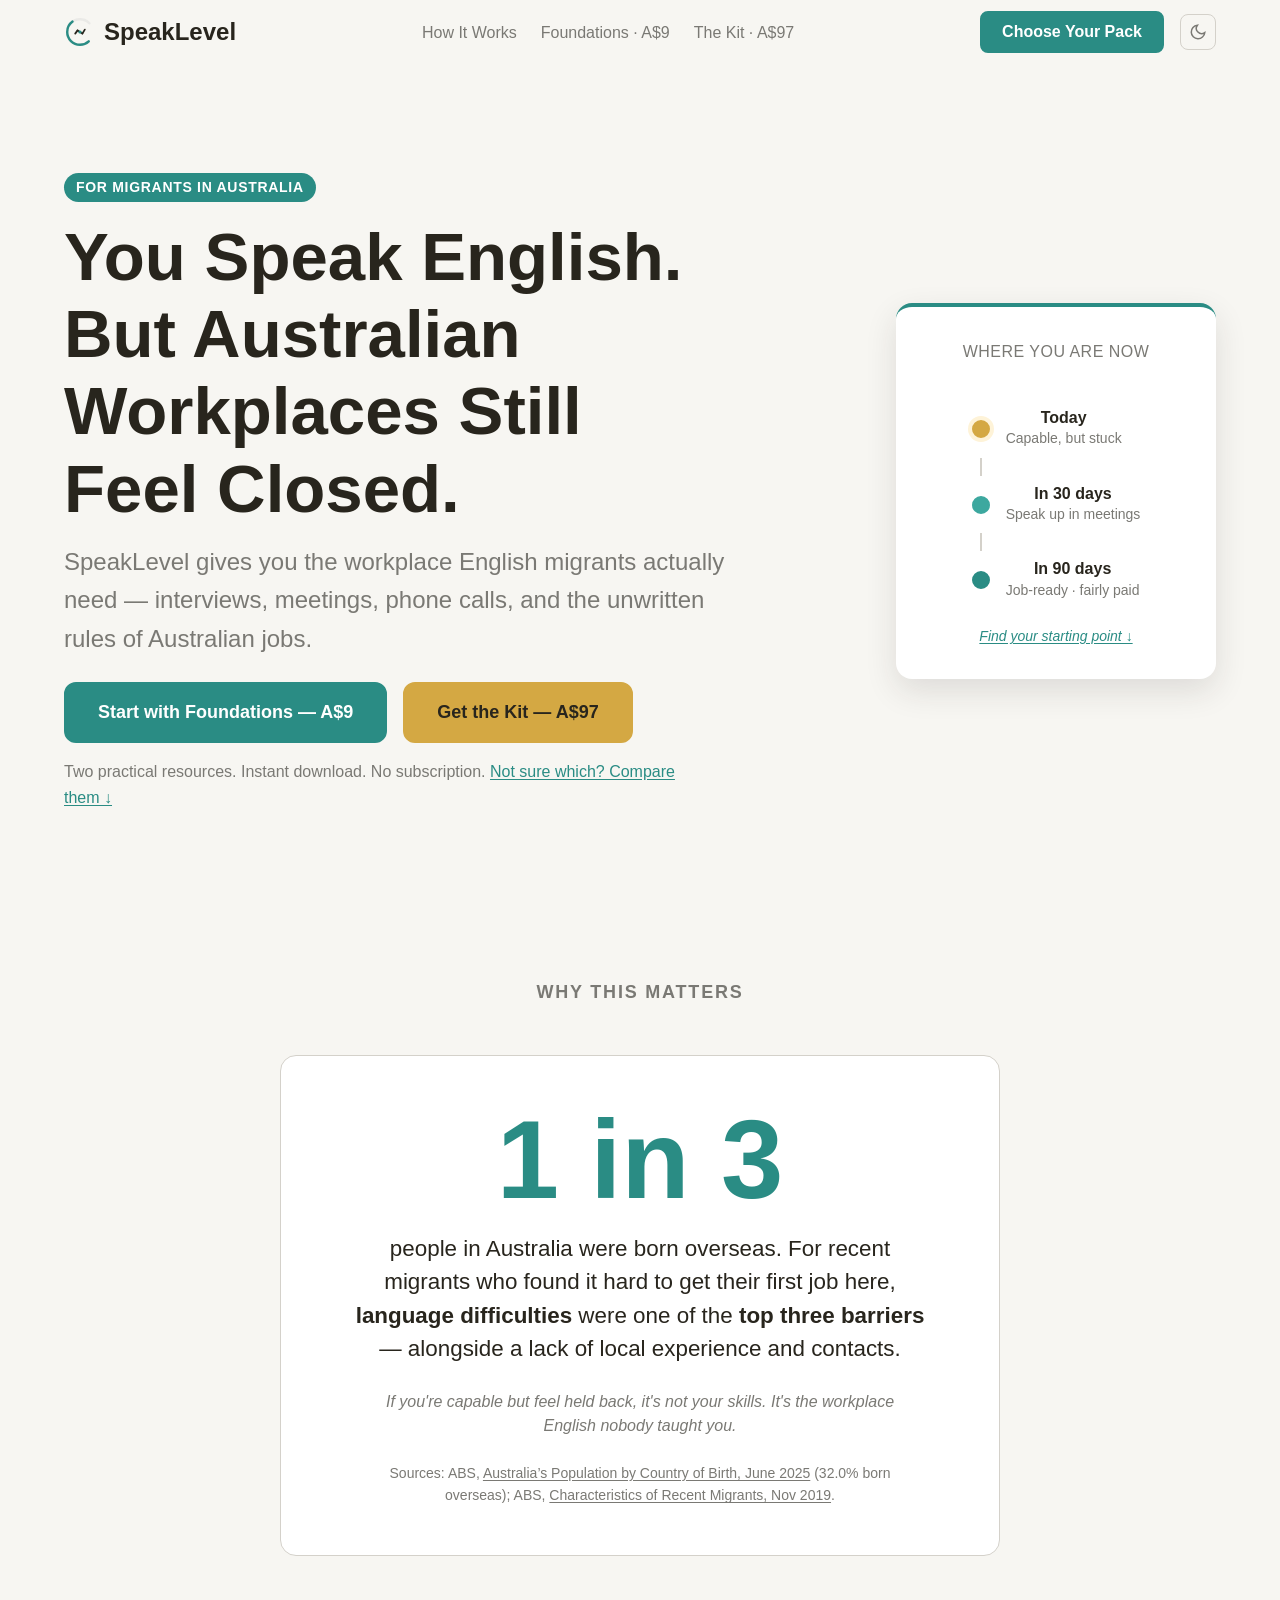
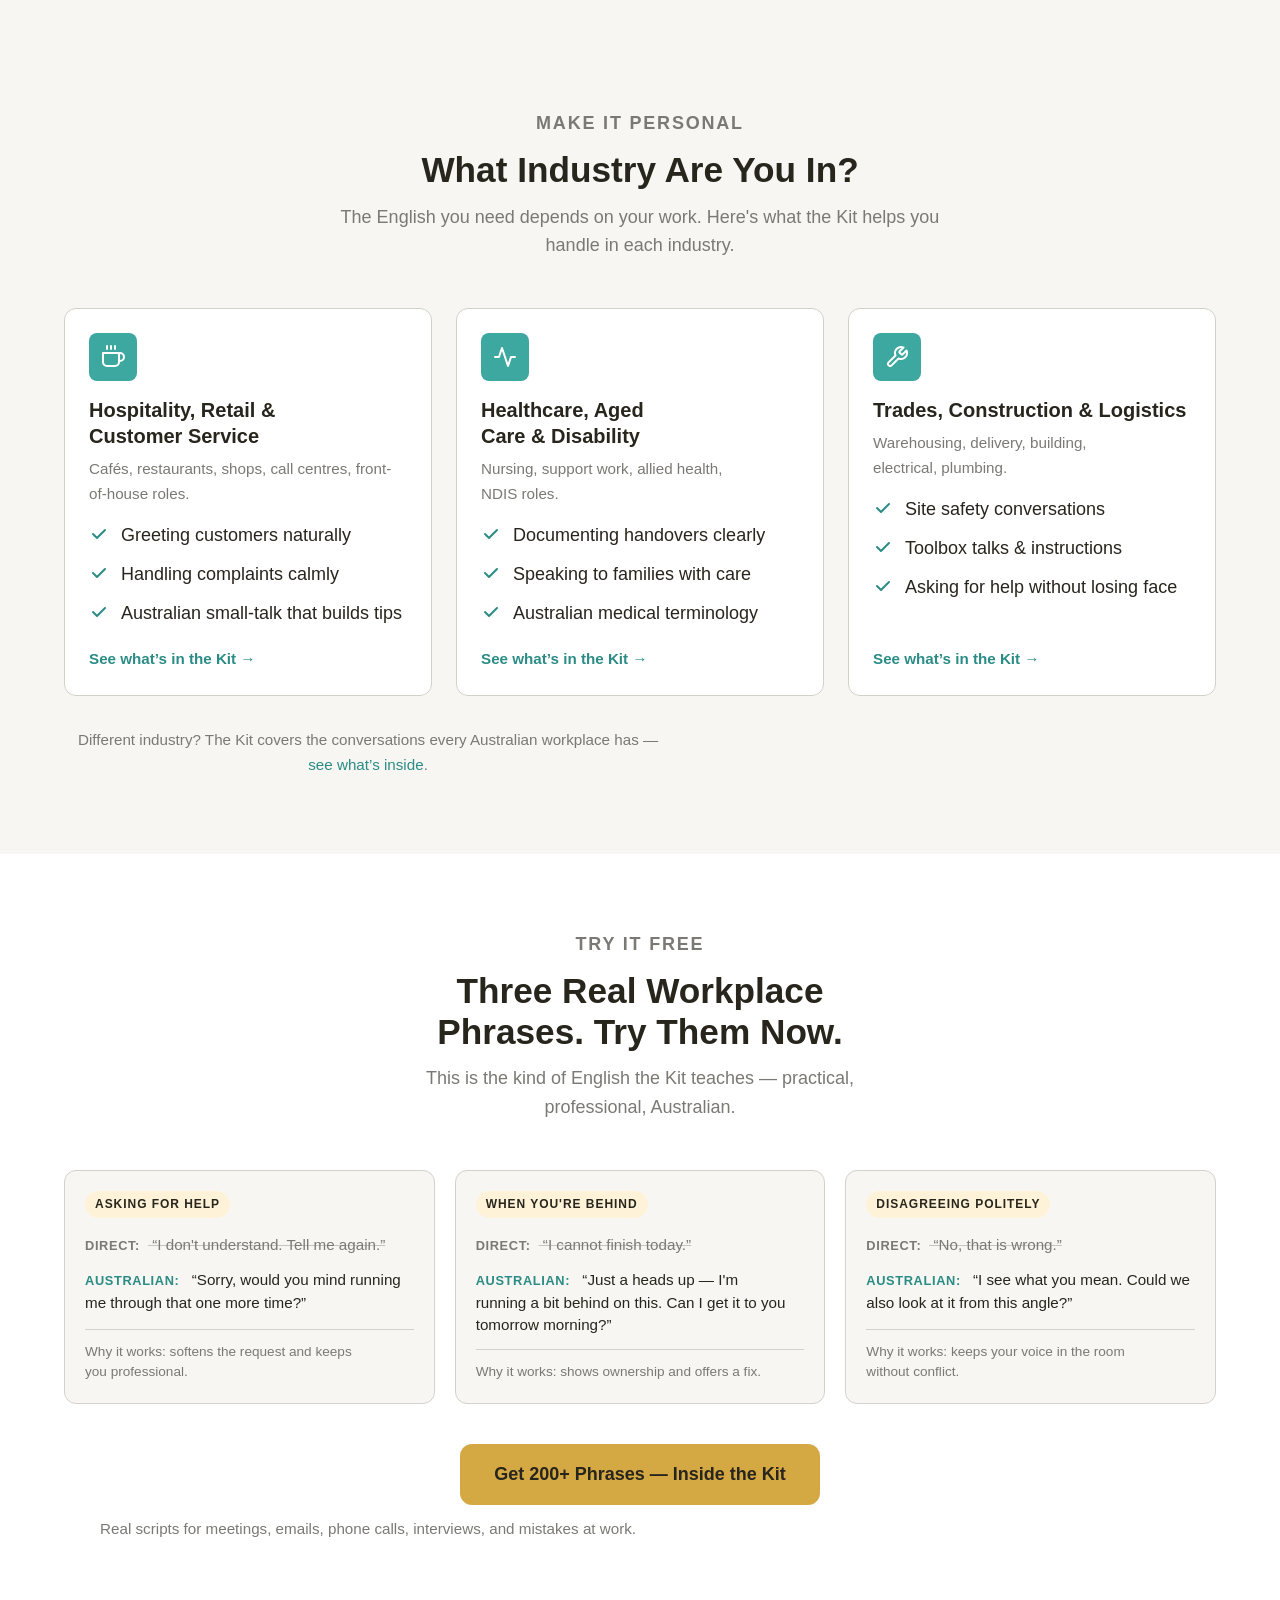
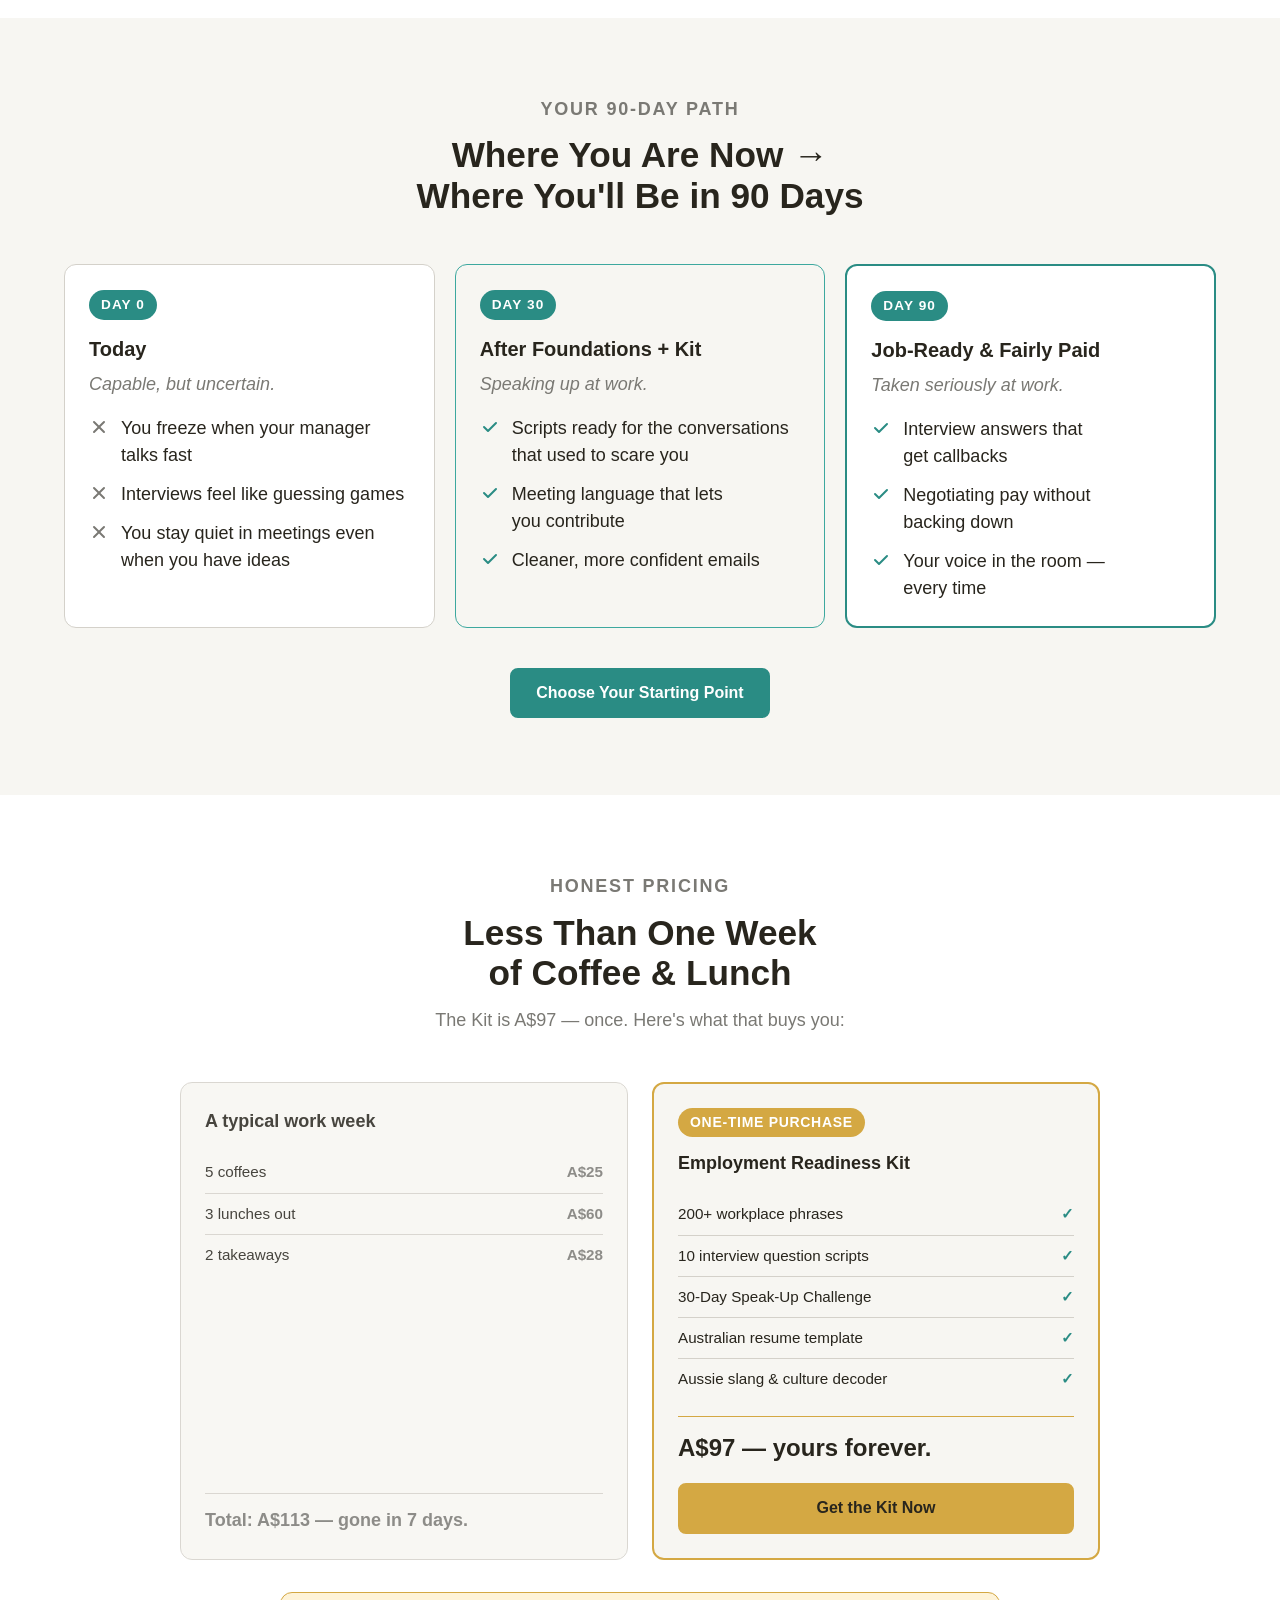
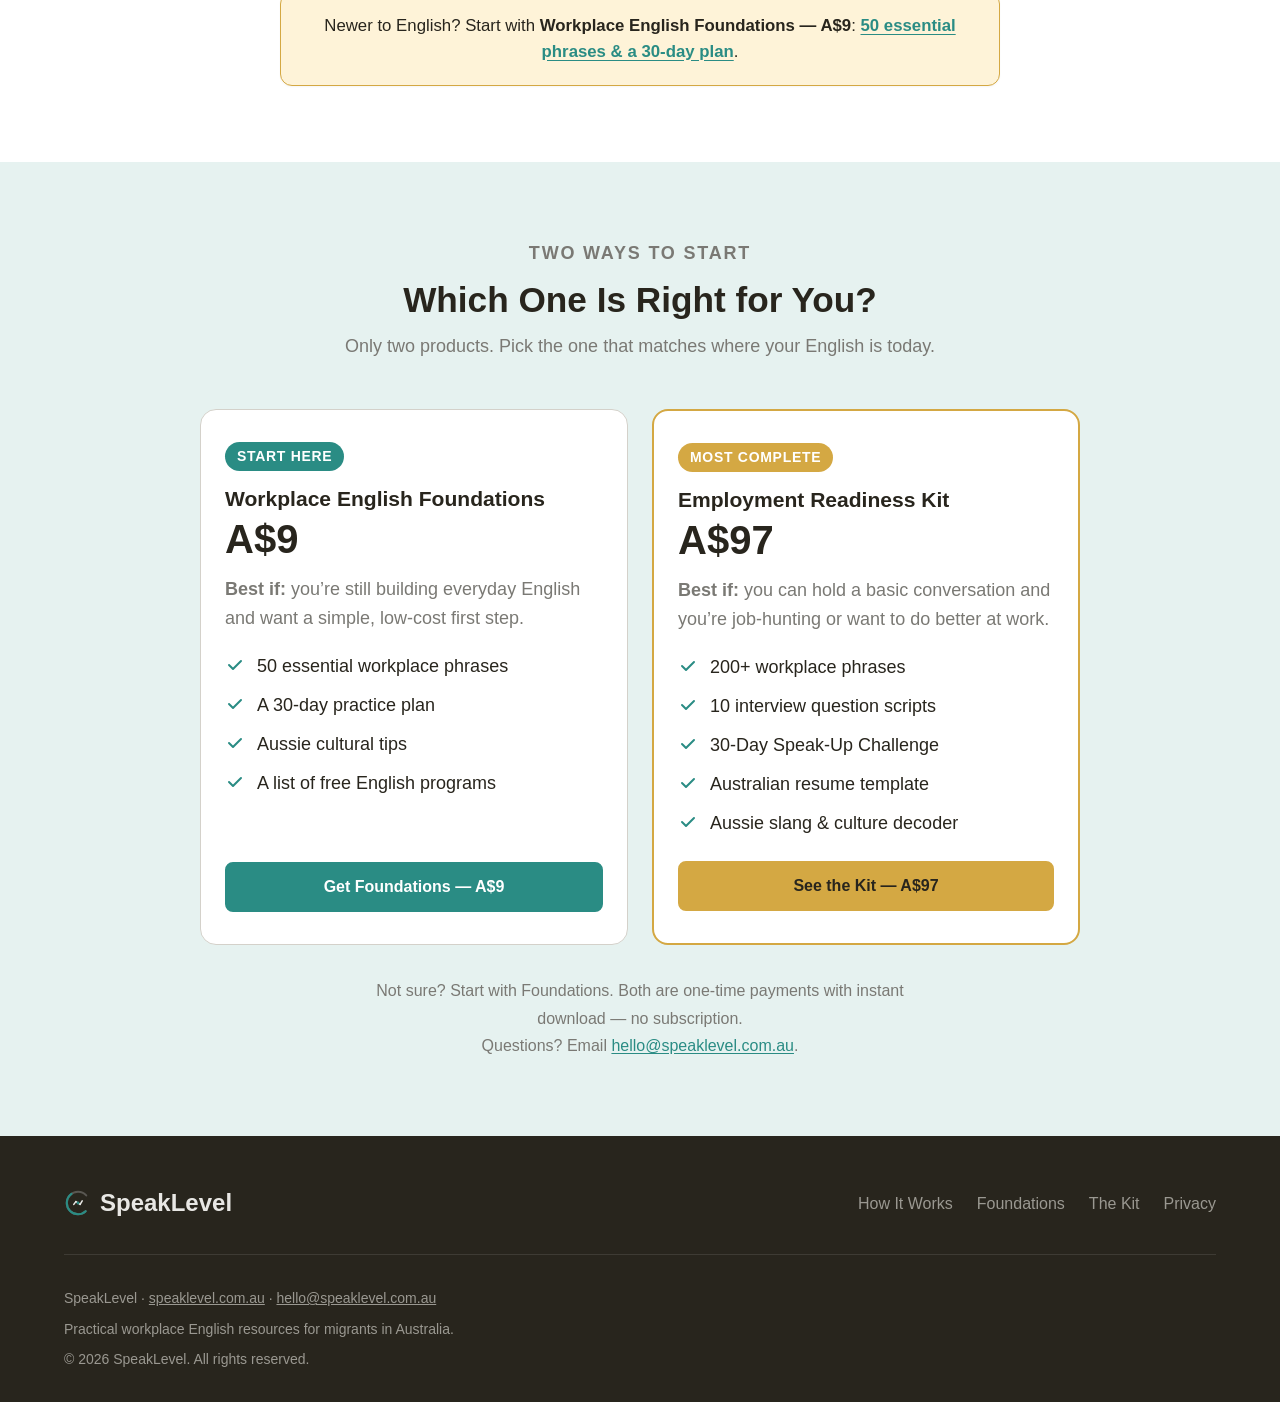
==== commit 1f941add: "Products only: remove coaching, audit calls and booking; add product chooser - Remove every Calendly" ====
--- a/intake-thanks.html
+++ b/intake-thanks.html
@@ -3,180 +3,15 @@
 <head>
   <meta charset="UTF-8">
   <meta name="viewport" content="width=device-width, initial-scale=1.0">
-  <title>Thanks — Now Book Your Free Audit — SpeakLevel</title>
-  <meta name="description" content="Your intake is in. Book your free 30-minute Job-Readiness Audit and walk away with a personalised plan.">
-  <link rel="canonical" href="https://speaklevel.com.au/intake-thanks.html">
+  <meta name="robots" content="noindex">
+  <title>Moved — SpeakLevel</title>
+  <link rel="canonical" href="https://speaklevel.com.au/#choose">
+  <meta http-equiv="refresh" content="0; url=./index.html#choose">
   <link rel="icon" href="./favicon.svg" type="image/svg+xml">
-  <link rel="icon" href="./favicon-32.png" type="image/png" sizes="32x32">
-  <link rel="apple-touch-icon" href="./apple-touch-icon.png">
-  <meta name="theme-color" content="#2A8C84">
-  <meta name="robots" content="noindex">
-  <meta property="og:site_name" content="SpeakLevel">
-  <meta property="og:locale" content="en_AU">
-  <meta property="og:type" content="website">
-  <meta property="og:title" content="Thanks — Now Book Your Free Audit — SpeakLevel">
-  <meta property="og:description" content="Your intake is in. Book your free 30-minute Job-Readiness Audit.">
-  <meta property="og:url" content="https://speaklevel.com.au/intake-thanks.html">
-  <meta property="og:image" content="https://speaklevel.com.au/og-image.png">
-  <meta property="og:image:width" content="1200">
-  <meta property="og:image:height" content="630">
-  <meta property="og:image:alt" content="SpeakLevel — Workplace English for migrants in Australia">
-  <meta name="twitter:card" content="summary_large_image">
-  <meta name="twitter:title" content="Thanks — Now Book Your Free Audit — SpeakLevel">
-  <meta name="twitter:description" content="Your intake is in. Book your free 30-minute Job-Readiness Audit.">
-  <meta name="twitter:image" content="https://speaklevel.com.au/og-image.png">
-  <script>try{var t=localStorage.getItem("sl-theme");if(t==="dark"||t==="light")document.documentElement.setAttribute("data-theme",t)}catch(e){}</script>
-  <link rel="stylesheet" href="https://api.fontshare.com/v2/css?f[]=cabinet-grotesk@500,700,800&f[]=satoshi@400,500,700&display=swap">
-  <link rel="stylesheet" href="./style.css">
 </head>
-<body>
-
-  <nav class="site-nav" aria-label="Main navigation">
-    <div class="nav-inner">
-      <a href="./index.html" class="nav-logo" aria-label="SpeakLevel home">
-        <svg width="32" height="32" viewBox="0 0 40 40" fill="none" aria-hidden="true">
-          <circle cx="20" cy="20" r="16" fill="none" stroke="var(--color-border-strong,#ccc)" stroke-width="3" stroke-dasharray="75 26" stroke-dashoffset="-13" stroke-linecap="round" opacity="0.3"/>
-          <circle cx="20" cy="20" r="16" fill="none" stroke="var(--color-primary)" stroke-width="3" stroke-dasharray="52 49" stroke-dashoffset="-13" stroke-linecap="round"/>
-          <line x1="14" y1="22" x2="17" y2="18" stroke="currentColor" stroke-width="2.2" stroke-linecap="round"/>
-          <line x1="17" y1="18" x2="23" y2="22" stroke="currentColor" stroke-width="2.2" stroke-linecap="round"/>
-          <line x1="23" y1="22" x2="26" y2="17" stroke="currentColor" stroke-width="2.2" stroke-linecap="round"/>
-          <circle cx="20" cy="20" r="2" fill="var(--color-primary)"/>
-        </svg>
-        <span>SpeakLevel</span>
-      </a>
-    </div>
-  </nav>
-
-  <main>
-
-    <!-- Confirmation banner -->
-    <section class="thanks-hero section-padding" style="padding-bottom: var(--space-8)">
-      <div class="container container--narrow" style="text-align:center">
-        <div class="thanks-check" aria-hidden="true">
-          <svg width="64" height="64" viewBox="0 0 64 64" fill="none">
-            <circle cx="32" cy="32" r="30" fill="var(--color-primary)" opacity="0.12"/>
-            <circle cx="32" cy="32" r="22" fill="var(--color-primary)"/>
-            <path d="M22 32l7 7 13-14" stroke="#ffffff" stroke-width="3.5" stroke-linecap="round" stroke-linejoin="round" fill="none"/>
-          </svg>
-        </div>
-        <p class="eyebrow" style="margin-top: var(--space-4)">Step 1 of 2 Complete</p>
-        <h1 style="margin: var(--space-3) 0 var(--space-4)">Got it &mdash; your details are in.</h1>
-        <p style="font-size: var(--text-lg); max-width: 580px; margin: 0 auto var(--space-6); color: var(--color-text-muted)">
-          You&rsquo;re one step away from your personalised plan. <strong>Now pick a time</strong> for your free 30-minute Job-Readiness Audit below &mdash; your coach will have read your intake before the call.
-        </p>
-
-        <div class="thanks-steps" role="list">
-          <div class="thanks-step thanks-step--done" role="listitem">
-            <span class="thanks-step-num">1</span>
-            <span class="thanks-step-label">Intake form</span>
-            <span class="thanks-step-status">Done</span>
-          </div>
-          <div class="thanks-step thanks-step--active" role="listitem">
-            <span class="thanks-step-num">2</span>
-            <span class="thanks-step-label">Book your audit</span>
-            <span class="thanks-step-status">Pick a time &darr;</span>
-          </div>
-          <div class="thanks-step" role="listitem">
-            <span class="thanks-step-num">3</span>
-            <span class="thanks-step-label">Get your plan</span>
-            <span class="thanks-step-status">On the call</span>
-          </div>
-        </div>
-      </div>
-    </section>
-
-    <!-- Calendly embed -->
-    <section class="thanks-calendly" style="padding: 0 var(--space-4) var(--space-12)">
-      <div class="container">
-        <div class="calendly-wrap">
-          <!-- Calendly inline widget -->
-          <div class="calendly-inline-widget"
-               data-url="https://calendly.com/hello-speaklevel/job-readiness-audit?hide_gdpr_banner=1&primary_color=01696f"
-               style="min-width:320px;height:760px;"></div>
-          <script type="text/javascript" src="https://assets.calendly.com/assets/external/widget.js" async></script>
-
-          <!-- Listen for the Calendly "event_scheduled" message and redirect home with a celebratory flag -->
-          <script>
-            (function () {
-              function isCalendlyEvent(e) {
-                return e && e.data && typeof e.data === 'object' &&
-                       e.data.event && e.data.event.indexOf('calendly.') === 0;
-              }
-              window.addEventListener('message', function (e) {
-                if (!isCalendlyEvent(e)) return;
-                if (e.data.event === 'calendly.event_scheduled') {
-                  // Send the user home with a flag so we can show a "You're booked" banner
-                  setTimeout(function () {
-                    window.location.href = './index.html?booked=1';
-                  }, 1200);
-                }
-              });
-            })();
-          </script>
-
-          <!-- Fallback for users with JS off / blockers -->
-          <noscript>
-            <p style="text-align:center; padding: var(--space-6); background: var(--color-surface); border-radius: var(--radius-lg); border: 1px solid var(--color-border)">
-              Calendar didn&rsquo;t load? <a href="https://calendly.com/hello-speaklevel/job-readiness-audit" target="_blank" rel="noopener">Book your audit on Calendly</a>.
-            </p>
-          </noscript>
-        </div>
-
-        <p class="thanks-fallback">
-          Trouble seeing the calendar? <a href="https://calendly.com/hello-speaklevel/job-readiness-audit" target="_blank" rel="noopener noreferrer">Open it in a new tab</a>.
-        </p>
-      </div>
-    </section>
-
-    <!-- What to expect -->
-    <section class="thanks-expect section-padding" style="background: var(--color-surface); padding-top: var(--space-10); padding-bottom: var(--space-10)">
-      <div class="container container--narrow">
-        <h2 style="text-align:center; margin-bottom: var(--space-6); font-size: 1.5rem">What to Expect on Your Call</h2>
-        <ul class="check-list" role="list" style="max-width: 540px; margin: 0 auto">
-          <li>30 minutes, free, no obligation &mdash; we just talk through your intake.</li>
-          <li>You&rsquo;ll leave with 3 specific things to work on first.</li>
-          <li>If the Kit is right for you, we&rsquo;ll show you how to use it. If it isn&rsquo;t, we&rsquo;ll tell you that too.</li>
-          <li>No pressure to buy anything on the call.</li>
-        </ul>
-
-        <div style="text-align:center; margin-top: var(--space-8)">
-          <a href="./index.html" class="thanks-back-link">&larr; Back to home</a>
-        </div>
-      </div>
-    </section>
-
-  </main>
-
-  <!-- ===== FOOTER ===== -->
-  <footer class="site-footer">
-    <div class="container">
-      <div class="footer-top">
-        <a href="./index.html" class="footer-logo" aria-label="SpeakLevel home">
-          <svg width="28" height="28" viewBox="0 0 40 40" fill="none" aria-hidden="true">
-          <circle cx="20" cy="20" r="16" fill="none" stroke="var(--color-border-strong,#ccc)" stroke-width="3" stroke-dasharray="75 26" stroke-dashoffset="-13" stroke-linecap="round" opacity="0.3"/>
-          <circle cx="20" cy="20" r="16" fill="none" stroke="var(--color-primary)" stroke-width="3" stroke-dasharray="52 49" stroke-dashoffset="-13" stroke-linecap="round"/>
-          <line x1="14" y1="22" x2="17" y2="18" stroke="currentColor" stroke-width="2.2" stroke-linecap="round"/>
-          <line x1="17" y1="18" x2="23" y2="22" stroke="currentColor" stroke-width="2.2" stroke-linecap="round"/>
-          <line x1="23" y1="22" x2="26" y2="17" stroke="currentColor" stroke-width="2.2" stroke-linecap="round"/>
-          <circle cx="20" cy="20" r="2" fill="var(--color-primary)"/>
-        </svg>
-          <span>SpeakLevel</span>
-        </a>
-        <ul class="footer-links" role="list">
-          <li><a href="./index.html#how-it-works">How It Works</a></li>
-          <li><a href="./kit.html">The Kit</a></li>
-          <li><a href="./index.html#coaching">Coaching</a></li>
-          <li><a href="./privacy.html">Privacy</a></li>
-        </ul>
-      </div>
-      <div class="footer-bottom">
-        <p>SpeakLevel &middot; <a href="https://speaklevel.com.au">speaklevel.com.au</a> &middot; <a href="mailto:hello@speaklevel.com.au">hello@speaklevel.com.au</a></p>
-        <p>Workplace English coaching and resources for migrants in Australia.</p>
-        <p>&copy; 2026 SpeakLevel. All rights reserved.</p>
-      </div>
-    </div>
-  </footer>
-
-  <script src="./app.js" defer></script>
+<body style="font-family:system-ui,sans-serif;padding:2rem;text-align:center">
+  <!-- Old audit/intake URL kept so links shared on Facebook or in messages still work. -->
+  <p>This page has moved. <a href="./index.html#choose">Continue to SpeakLevel &rarr;</a></p>
+  <script>location.replace('./index.html#choose');</script>
 </body>
 </html>
